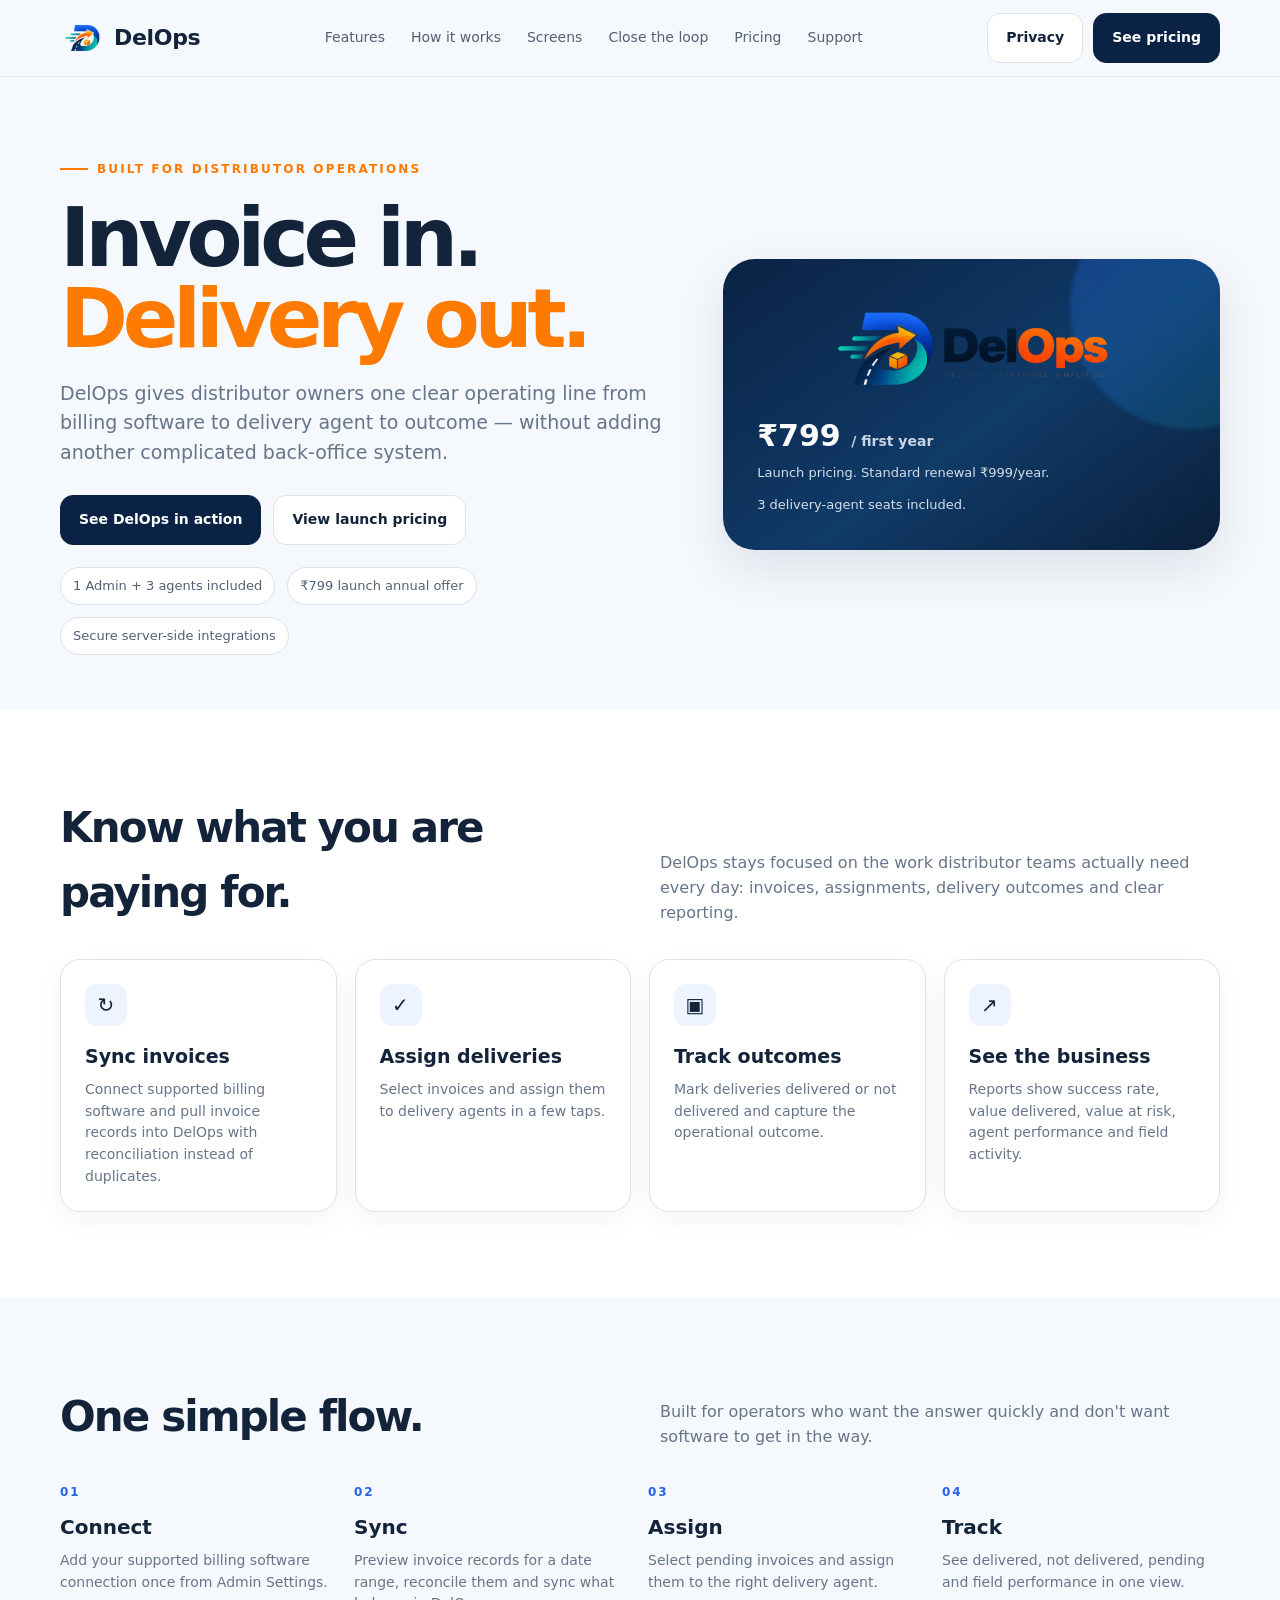
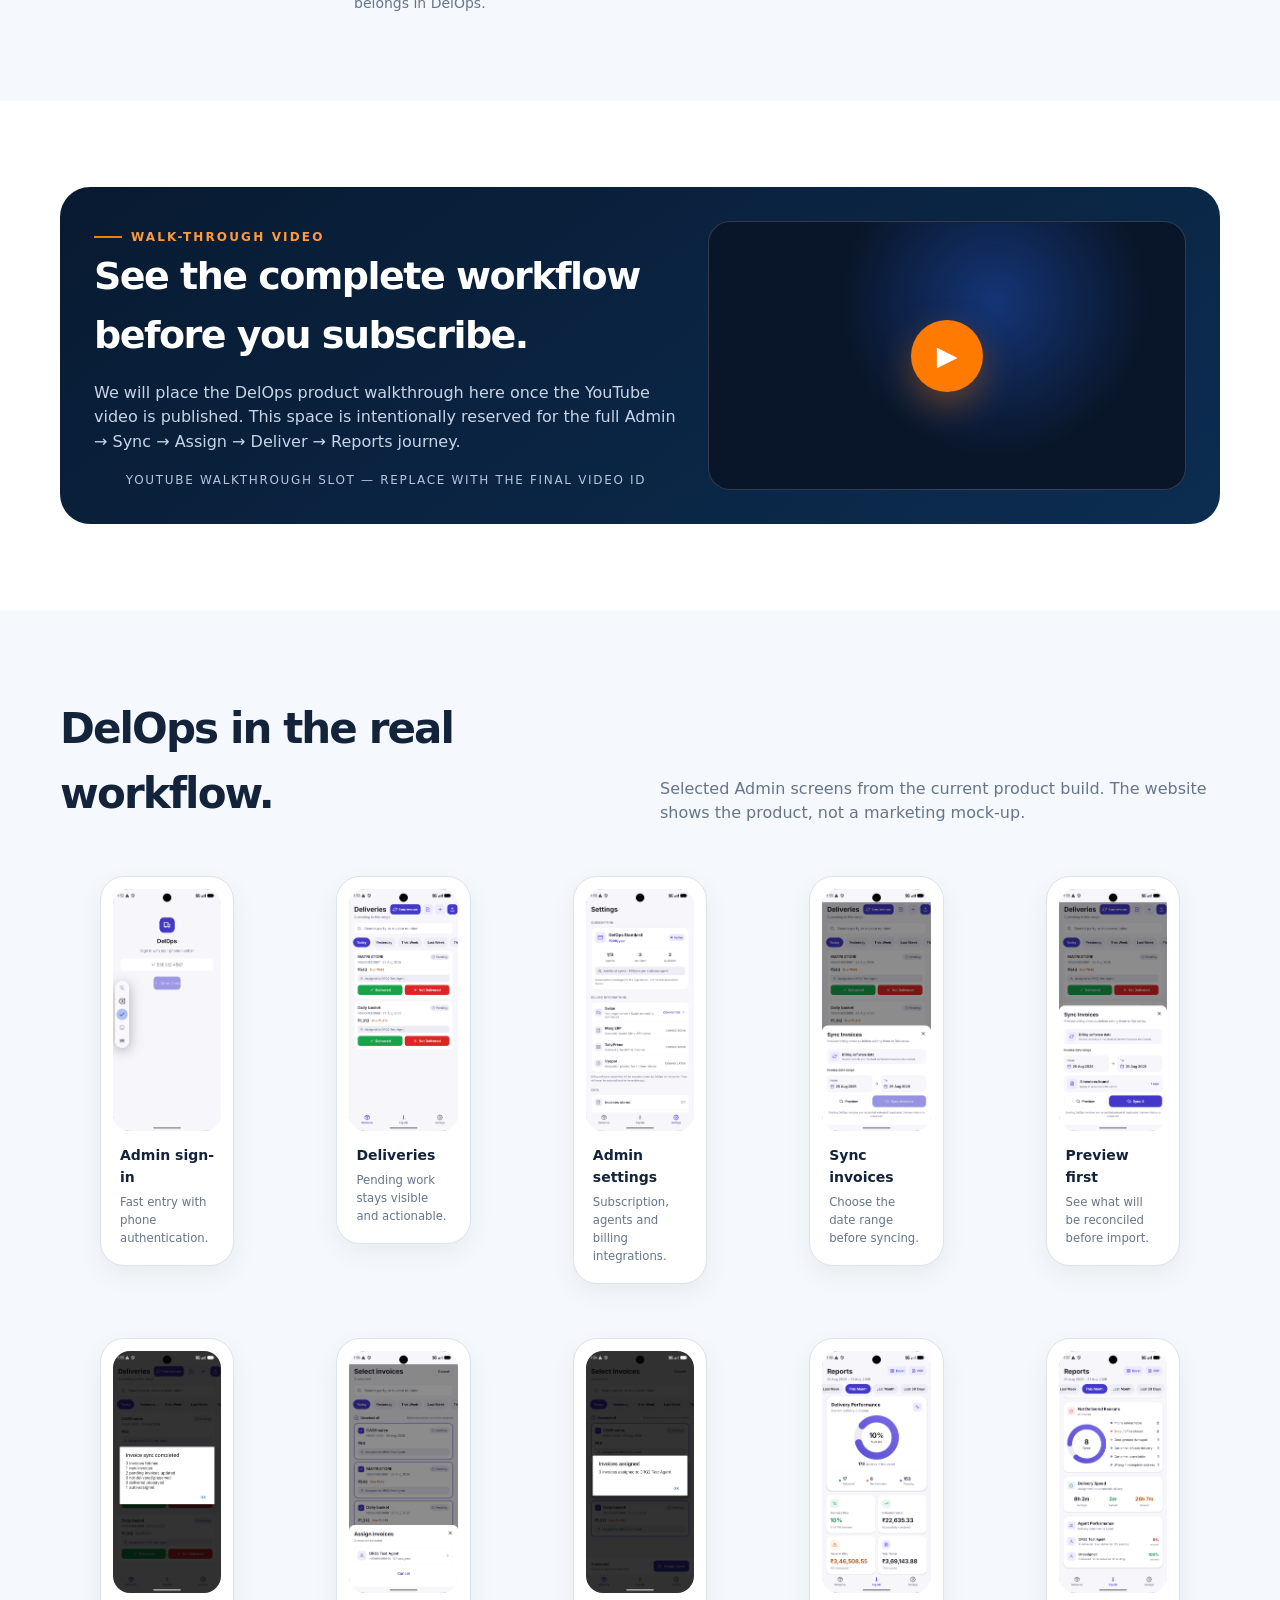
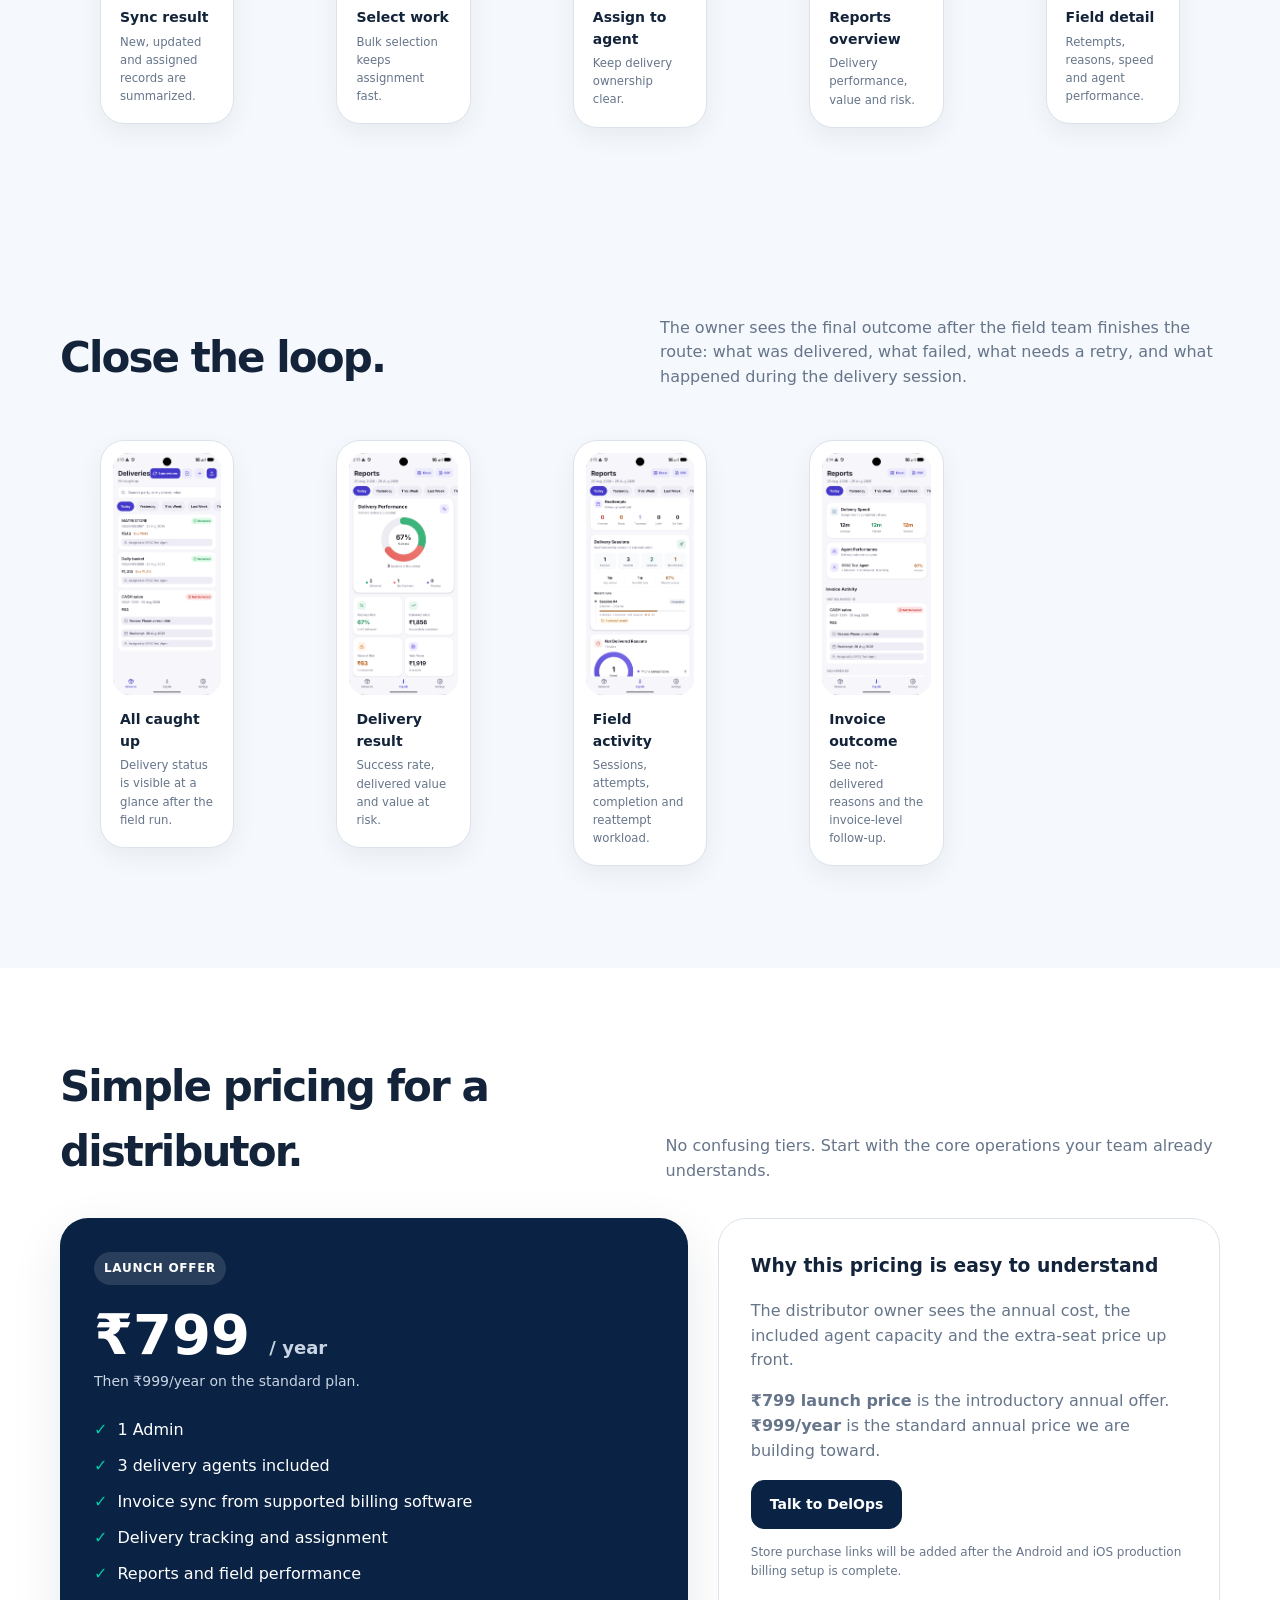
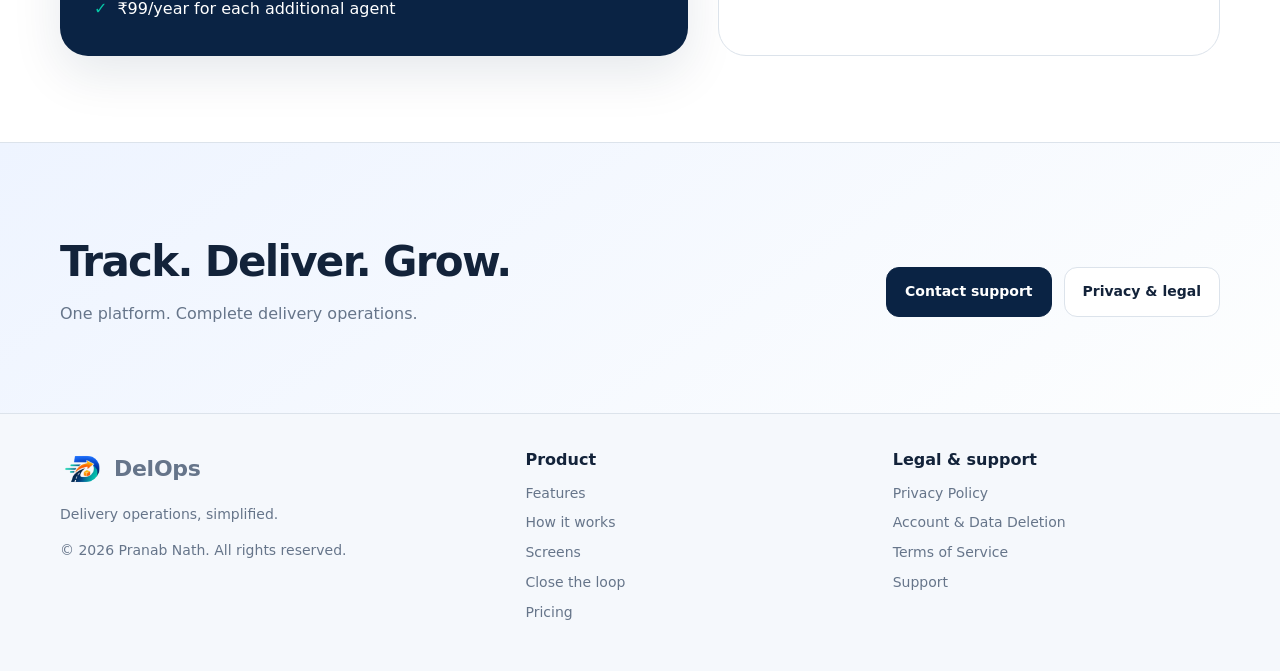
==== index.html @ 397b43aa "Build DelOps public website" ====
<!doctype html>
<html lang="en">
<head>
<meta charset="utf-8">
<meta name="viewport" content="width=device-width,initial-scale=1">
<title>DelOps — Delivery operations, simplified.</title>
<meta name="description" content="DelOps helps Indian distributors sync invoices, assign delivery agents, track delivery outcomes and understand field performance.">
<link rel="icon" href="favicon.png">
<link rel="stylesheet" href="styles.css">
</head>
<body>
<header class="topbar">
  <div class="container nav">
    <a class="brand" href="index.html"><img src="assets/brand/delops-favicon-512.png" alt="DelOps logo"><span>DelOps</span></a>
    <nav class="navlinks">
      <a href="#features">Features</a>
      <a href="#how">How it works</a>
      <a href="#screens">Screens</a><a href="#cycle">Close the loop</a>
      <a href="#pricing">Pricing</a>
      <a href="support.html">Support</a>
    </nav>
    <div class="navcta"><a class="btn" href="privacy-policy.html">Privacy</a><a class="btn primary" href="#pricing">See pricing</a></div>
  </div>
</header>

<main>
<section class="hero">
  <div class="container hero-grid">
    <div>
      <div class="eyebrow">Built for distributor operations</div>
      <h1>Invoice in. <span class="accent">Delivery out.</span></h1>
      <p class="hero-copy">DelOps gives distributor owners one clear operating line from billing software to delivery agent to outcome — without adding another complicated back-office system.</p>
      <div class="hero-actions">
        <a class="btn primary" href="#screens">See DelOps in action</a>
        <a class="btn" href="#pricing">View launch pricing</a>
      </div>
      <div class="trust">
        <span class="chip">1 Admin + 3 agents included</span>
        <span class="chip">₹799 launch annual offer</span>
        <span class="chip">Secure server-side integrations</span>
      </div>
    </div>
    <aside class="hero-card">
      <img src="assets/brand/delops-logo-horizontal.png" alt="DelOps">
      <div class="hero-price">₹799 <small>/ first year</small></div>
      <div class="hero-note">Launch pricing. Standard renewal ₹999/year.</div>
      <div class="hero-note" style="margin-top:12px;">3 delivery-agent seats included.</div>
    </aside>
  </div>
</section>

<section class="section alt" id="features">
  <div class="container">
    <div class="section-head">
      <h2>Know what you are paying for.</h2>
      <p>DelOps stays focused on the work distributor teams actually need every day: invoices, assignments, delivery outcomes and clear reporting.</p>
    </div>
    <div class="feature-grid">
      <article class="feature-card"><div class="feature-icon">↻</div><h3>Sync invoices</h3><p>Connect supported billing software and pull invoice records into DelOps with reconciliation instead of duplicates.</p></article>
      <article class="feature-card"><div class="feature-icon">✓</div><h3>Assign deliveries</h3><p>Select invoices and assign them to delivery agents in a few taps.</p></article>
      <article class="feature-card"><div class="feature-icon">▣</div><h3>Track outcomes</h3><p>Mark deliveries delivered or not delivered and capture the operational outcome.</p></article>
      <article class="feature-card"><div class="feature-icon">↗</div><h3>See the business</h3><p>Reports show success rate, value delivered, value at risk, agent performance and field activity.</p></article>
    </div>
  </div>
</section>

<section class="section" id="how">
  <div class="container">
    <div class="section-head"><h2>One simple flow.</h2><p>Built for operators who want the answer quickly and don't want software to get in the way.</p></div>
    <div class="steps">
      <div class="step"><div class="step-num">01</div><h3>Connect</h3><p>Add your supported billing software connection once from Admin Settings.</p></div>
      <div class="step"><div class="step-num">02</div><h3>Sync</h3><p>Preview invoice records for a date range, reconcile them and sync what belongs in DelOps.</p></div>
      <div class="step"><div class="step-num">03</div><h3>Assign</h3><p>Select pending invoices and assign them to the right delivery agent.</p></div>
      <div class="step"><div class="step-num">04</div><h3>Track</h3><p>See delivered, not delivered, pending and field performance in one view.</p></div>
    </div>
  </div>
</section>

<section class="section alt">
  <div class="container">
    <div class="video">
      <div>
        <div class="eyebrow" style="color:#FF9A3D">Walk-through video</div>
        <h2>See the complete workflow before you subscribe.</h2>
        <p>We will place the DelOps product walkthrough here once the YouTube video is published. This space is intentionally reserved for the full Admin → Sync → Assign → Deliver → Reports journey.</p>
        <div class="video-placeholder">YouTube walkthrough slot — replace with the final video ID</div>
      </div>
      <div class="video-frame" aria-label="DelOps product walkthrough video placeholder">
        <div class="play">▶</div>
      </div>
    </div>
  </div>
</section>

<section class="section" id="screens">
  <div class="container">
    <div class="section-head">
      <h2>DelOps in the real workflow.</h2>
      <p>Selected Admin screens from the current product build. The website shows the product, not a marketing mock-up.</p>
    </div>
    <div class="shots">
      <figure class="shot"><img src="assets/screenshots/01-login-admin.png" alt="DelOps phone login screen"><figcaption>Admin sign-in<small>Fast entry with phone authentication.</small></figcaption></figure>
      <figure class="shot"><img src="assets/screenshots/02-deliveries.png" alt="DelOps deliveries screen"><figcaption>Deliveries<small>Pending work stays visible and actionable.</small></figcaption></figure>
      <figure class="shot"><img src="assets/screenshots/03-settings-integrations.png" alt="DelOps settings screen"><figcaption>Admin settings<small>Subscription, agents and billing integrations.</small></figcaption></figure>
      <figure class="shot"><img src="assets/screenshots/04-sync-invoices.png" alt="DelOps sync invoices screen"><figcaption>Sync invoices<small>Choose the date range before syncing.</small></figcaption></figure>
      <figure class="shot"><img src="assets/screenshots/05-sync-preview.png" alt="DelOps invoice preview screen"><figcaption>Preview first<small>See what will be reconciled before import.</small></figcaption></figure>
      <figure class="shot"><img src="assets/screenshots/06-sync-complete.png" alt="DelOps invoice sync completed screen"><figcaption>Sync result<small>New, updated and assigned records are summarized.</small></figcaption></figure>
      <figure class="shot"><img src="assets/screenshots/07-select-invoices.png" alt="DelOps select invoices screen"><figcaption>Select work<small>Bulk selection keeps assignment fast.</small></figcaption></figure>
      <figure class="shot"><img src="assets/screenshots/08-assignment-complete.png" alt="DelOps invoice assignment screen"><figcaption>Assign to agent<small>Keep delivery ownership clear.</small></figcaption></figure>
      <figure class="shot"><img src="assets/screenshots/09-reports-overview.png" alt="DelOps reports overview screen"><figcaption>Reports overview<small>Delivery performance, value and risk.</small></figcaption></figure>
      <figure class="shot"><img src="assets/screenshots/10-reports-details.png" alt="DelOps reports detail screen"><figcaption>Field detail<small>Retempts, reasons, speed and agent performance.</small></figcaption></figure>
    </div>
  </div>
</section>


<section class="section" id="cycle">
  <div class="container">
    <div class="section-head">
      <h2>Close the loop.</h2>
      <p>The owner sees the final outcome after the field team finishes the route: what was delivered, what failed, what needs a retry, and what happened during the delivery session.</p>
    </div>
    <div class="shots">
      <figure class="shot"><img src="assets/screenshots/11-admin-all-caught-up.png" alt="DelOps admin deliveries screen after agents finish deliveries"><figcaption>All caught up<small>Delivery status is visible at a glance after the field run.</small></figcaption></figure>
      <figure class="shot"><img src="assets/screenshots/12-admin-final-report.png" alt="DelOps admin delivery report after agent activity"><figcaption>Delivery result<small>Success rate, delivered value and value at risk.</small></figcaption></figure>
      <figure class="shot"><img src="assets/screenshots/13-admin-session-report.png" alt="DelOps admin delivery sessions report"><figcaption>Field activity<small>Sessions, attempts, completion and reattempt workload.</small></figcaption></figure>
      <figure class="shot"><img src="assets/screenshots/14-admin-invoice-activity.png" alt="DelOps admin invoice activity report"><figcaption>Invoice outcome<small>See not-delivered reasons and the invoice-level follow-up.</small></figcaption></figure>
    </div>
  </div>
</section>

<section class="section alt" id="pricing">
  <div class="container">
    <div class="section-head"><h2>Simple pricing for a distributor.</h2><p>No confusing tiers. Start with the core operations your team already understands.</p></div>
    <div class="price-wrap">
      <div class="price-card">
        <div class="price-tag">LAUNCH OFFER</div>
        <div class="price">₹799 <span>/ year</span></div>
        <div class="price-note">Then ₹999/year on the standard plan.</div>
        <ul class="price-list">
          <li>1 Admin</li>
          <li>3 delivery agents included</li>
          <li>Invoice sync from supported billing software</li>
          <li>Delivery tracking and assignment</li>
          <li>Reports and field performance</li>
          <li>₹99/year for each additional agent</li>
        </ul>
      </div>
      <div class="price-side">
        <h3>Why this pricing is easy to understand</h3>
        <p>The distributor owner sees the annual cost, the included agent capacity and the extra-seat price up front.</p>
        <p><strong>₹799 launch price</strong> is the introductory annual offer. <strong>₹999/year</strong> is the standard annual price we are building toward.</p>
        <a class="btn primary" href="support.html">Talk to DelOps</a>
        <p class="note" style="margin-top:14px">Store purchase links will be added after the Android and iOS production billing setup is complete.</p>
      </div>
    </div>
  </div>
</section>

<section class="section final-cta">
  <div class="container cta">
    <div>
      <h2>Track. Deliver. Grow.</h2>
      <p>One platform. Complete delivery operations.</p>
    </div>
    <div class="hero-actions">
      <a class="btn primary" href="support.html">Contact support</a>
      <a class="btn" href="privacy-policy.html">Privacy & legal</a>
    </div>
  </div>
</section>
</main>

<footer>
  <div class="container footergrid">
    <div>
      <a class="brand" href="index.html"><img src="assets/brand/delops-favicon-512.png" alt="DelOps logo"><span>DelOps</span></a>
      <p>Delivery operations, simplified.</p>
      <p class="note">© 2026 Pranab Nath. All rights reserved.</p>
    </div>
    <div><h4>Product</h4><div class="footerlinks"><a href="#features">Features</a><a href="#how">How it works</a><a href="#screens">Screens</a><a href="#cycle">Close the loop</a><a href="#pricing">Pricing</a></div></div>
    <div><h4>Legal & support</h4><div class="footerlinks"><a href="privacy-policy.html">Privacy Policy</a><a href="account-deletion.html">Account & Data Deletion</a><a href="terms.html">Terms of Service</a><a href="support.html">Support</a></div></div>
  </div>
</footer>
</body>
</html>
---- styles.css ----
:root{
  --navy:#0A2344;
  --blue:#2563EB;
  --teal:#06C7A7;
  --orange:#FF7A00;
  --yellow:#FFC107;
  --ink:#13233A;
  --muted:#66758A;
  --line:#DCE3EB;
  --bg:#F5F8FC;
  --card:#FFFFFF;
  --soft:#EEF4FF;
  --shadow:0 18px 50px rgba(10,35,68,.10);
  --radius:24px;
}
*{box-sizing:border-box}
html{scroll-behavior:smooth}
body{
  margin:0;
  font-family:Inter,ui-sans-serif,system-ui,-apple-system,BlinkMacSystemFont,"Segoe UI",sans-serif;
  color:var(--ink);
  background:var(--bg);
  line-height:1.55;
}
a{color:inherit;text-decoration:none}
img{max-width:100%;display:block}
.container{width:min(1160px,calc(100% - 40px));margin:auto}
.topbar{
  position:sticky;top:0;z-index:30;
  background:rgba(245,248,252,.92);backdrop-filter:blur(14px);
  border-bottom:1px solid rgba(220,227,235,.85);
}
.nav{height:76px;display:flex;align-items:center;justify-content:space-between;gap:24px}
.brand{display:flex;align-items:center;gap:12px;font-weight:800;letter-spacing:-.02em}
.brand img{width:42px;height:42px;border-radius:12px}
.brand span{font-size:22px}
.navlinks{display:flex;gap:26px;font-size:14px;color:#526176}
.navlinks a:hover{color:var(--navy)}
.navcta{display:flex;align-items:center;gap:10px}
.btn{
  display:inline-flex;align-items:center;justify-content:center;gap:10px;
  padding:13px 18px;border-radius:13px;font-weight:700;font-size:14px;
  border:1px solid var(--line);background:#fff;
}
.btn.primary{background:var(--navy);color:#fff;border-color:var(--navy)}
.btn.primary:hover{background:#0e315e}
.btn.orange{background:var(--orange);color:#fff;border-color:var(--orange)}
.hero{padding:76px 0 54px}
.hero-grid{display:grid;grid-template-columns:1.1fr .9fr;gap:56px;align-items:center}
.eyebrow{
  display:inline-flex;align-items:center;gap:9px;
  color:var(--orange);font-size:12px;font-weight:800;letter-spacing:.18em;text-transform:uppercase
}
.eyebrow:before{content:"";width:28px;height:2px;background:var(--orange)}
h1{font-size:clamp(48px,7vw,82px);line-height:.98;letter-spacing:-.065em;margin:20px 0}
h1 .accent{color:var(--orange)}
.hero-copy{font-size:19px;color:var(--muted);max-width:650px}
.hero-actions{display:flex;gap:12px;flex-wrap:wrap;margin-top:28px}
.hero-card{
  background:linear-gradient(145deg,var(--navy),#103a68 55%,#0a1f39);
  border-radius:32px;padding:34px;box-shadow:var(--shadow);color:#fff;position:relative;overflow:hidden
}
.hero-card:after{
  content:"";position:absolute;width:240px;height:240px;border-radius:50%;
  right:-90px;top:-70px;background:linear-gradient(135deg,rgba(37,99,235,.35),rgba(6,199,167,.15));filter:blur(2px)
}
.hero-card img{width:min(300px,65%);margin:10px auto 24px;position:relative;z-index:1}
.hero-price{font-size:30px;font-weight:800;position:relative;z-index:1}
.hero-price small{font-size:14px;font-weight:600;color:#c8d5e6}
.hero-note{font-size:13px;color:#d5deea;margin-top:4px;position:relative;z-index:1}
.section{padding:86px 0}
.section.alt{background:#fff}
.section-head{display:flex;justify-content:space-between;gap:30px;align-items:end;margin-bottom:34px}
.section-head h2{margin:0;font-size:42px;letter-spacing:-.045em}
.section-head p{margin:0;color:var(--muted);max-width:560px}
.feature-grid{display:grid;grid-template-columns:repeat(4,1fr);gap:18px}
.feature-card{
  background:var(--card);border:1px solid var(--line);padding:24px;border-radius:20px;
  box-shadow:0 8px 24px rgba(10,35,68,.05)
}
.feature-icon{width:42px;height:42px;border-radius:12px;display:grid;place-items:center;background:var(--soft);font-size:20px}
.feature-card h3{margin:16px 0 7px;font-size:19px}
.feature-card p{margin:0;color:var(--muted);font-size:14px}
.steps{display:grid;grid-template-columns:repeat(4,1fr);gap:16px}
.step{position:relative}
.step-num{color:var(--blue);font-weight:900;font-size:12px;letter-spacing:.15em}
.step h3{margin:10px 0 7px;font-size:20px}
.step p{margin:0;color:var(--muted);font-size:14px}
.price-wrap{display:grid;grid-template-columns:1fr .8fr;gap:30px;align-items:stretch}
.price-card{
  background:var(--navy);color:#fff;border-radius:28px;padding:34px;box-shadow:var(--shadow)
}
.price-tag{display:inline-block;background:rgba(255,255,255,.12);padding:7px 10px;border-radius:999px;font-size:12px;font-weight:800;letter-spacing:.06em}
.price{font-size:56px;line-height:1;margin:22px 0 8px;font-weight:900}
.price span{font-size:18px;color:#c9d4e3;font-weight:600}
.price-note{color:#c9d4e3;font-size:14px}
.price-list{margin:26px 0 0;padding:0;list-style:none;display:grid;gap:11px}
.price-list li:before{content:"✓";color:var(--teal);font-weight:900;margin-right:10px}
.price-side{background:#fff;border:1px solid var(--line);border-radius:28px;padding:32px}
.price-side h3{margin-top:0}
.price-side p{color:var(--muted)}
.video{
  background:linear-gradient(145deg,#081a31,#0c2d51);
  color:#fff;border-radius:30px;padding:34px;display:grid;grid-template-columns:1.1fr .9fr;gap:30px;align-items:center
}
.video h2{margin:0 0 10px;font-size:38px;letter-spacing:-.04em}
.video p{color:#c8d5e6}
.video-frame{
  aspect-ratio:16/9;border-radius:22px;border:1px solid rgba(255,255,255,.16);
  background:radial-gradient(circle at 60% 30%,rgba(37,99,235,.4),transparent 45%),#091629;
  display:grid;place-items:center;overflow:hidden
}
.play{
  width:72px;height:72px;border-radius:50%;background:var(--orange);display:grid;place-items:center;
  box-shadow:0 14px 35px rgba(255,122,0,.35);font-size:27px
}
.video-placeholder{font-size:12px;letter-spacing:.14em;text-transform:uppercase;color:#b8c7da;margin-top:12px;text-align:center}
.shots{display:grid;grid-template-columns:repeat(5,1fr);gap:22px;align-items:start}
.shot{
  background:#fff;border:1px solid var(--line);border-radius:24px;padding:12px;box-shadow:0 9px 26px rgba(10,35,68,.06)
}
.shot img{border-radius:17px;background:#eef2f7}
.shot figcaption{padding:14px 7px 6px;font-weight:800;font-size:14px}
.shot small{display:block;color:var(--muted);font-weight:500;margin-top:4px}
.trust{
  display:flex;gap:12px;flex-wrap:wrap;margin-top:22px
}
.chip{padding:8px 12px;background:#fff;border:1px solid var(--line);border-radius:999px;font-size:13px;color:#526176}
.final-cta{background:linear-gradient(145deg,#eef4ff,#fdfefe);border-top:1px solid var(--line);border-bottom:1px solid var(--line)}
.cta{display:flex;justify-content:space-between;align-items:center;gap:24px}
.cta h2{font-size:42px;letter-spacing:-.04em;margin:0 0 8px}
.cta p{color:var(--muted);margin:0}
footer{padding:34px 0 48px}
.footergrid{display:grid;grid-template-columns:1.3fr 1fr 1fr;gap:40px}
.footergrid h4{margin:0 0 10px}
.footergrid p,.footergrid a{color:var(--muted);font-size:14px}
.footerlinks{display:grid;gap:8px}
.note{font-size:12px;color:var(--muted)}
.legal{max-width:860px;padding:70px 0}
.legal h1{font-size:54px}
.legal h2{font-size:27px;margin-top:35px}
.legal p,.legal li{color:#4f6074}
.legal .box{background:#fff;border:1px solid var(--line);padding:20px;border-radius:16px}
@media(max-width:950px){
  .hero-grid,.price-wrap,.video{grid-template-columns:1fr}
  .feature-grid,.steps{grid-template-columns:repeat(2,1fr)}
  .shots{grid-template-columns:repeat(3,1fr)}
  .navlinks{display:none}
}
@media(max-width:640px){
  .container{width:min(100% - 24px,1160px)}
  .hero{padding-top:50px}
  .feature-grid,.steps,.shots,.footergrid{grid-template-columns:1fr}
  .section{padding:60px 0}
  .section-head{display:block}
  .section-head h2{font-size:34px;margin-bottom:8px}
  .cta{display:block}
  .cta .btn{margin-top:18px}
}
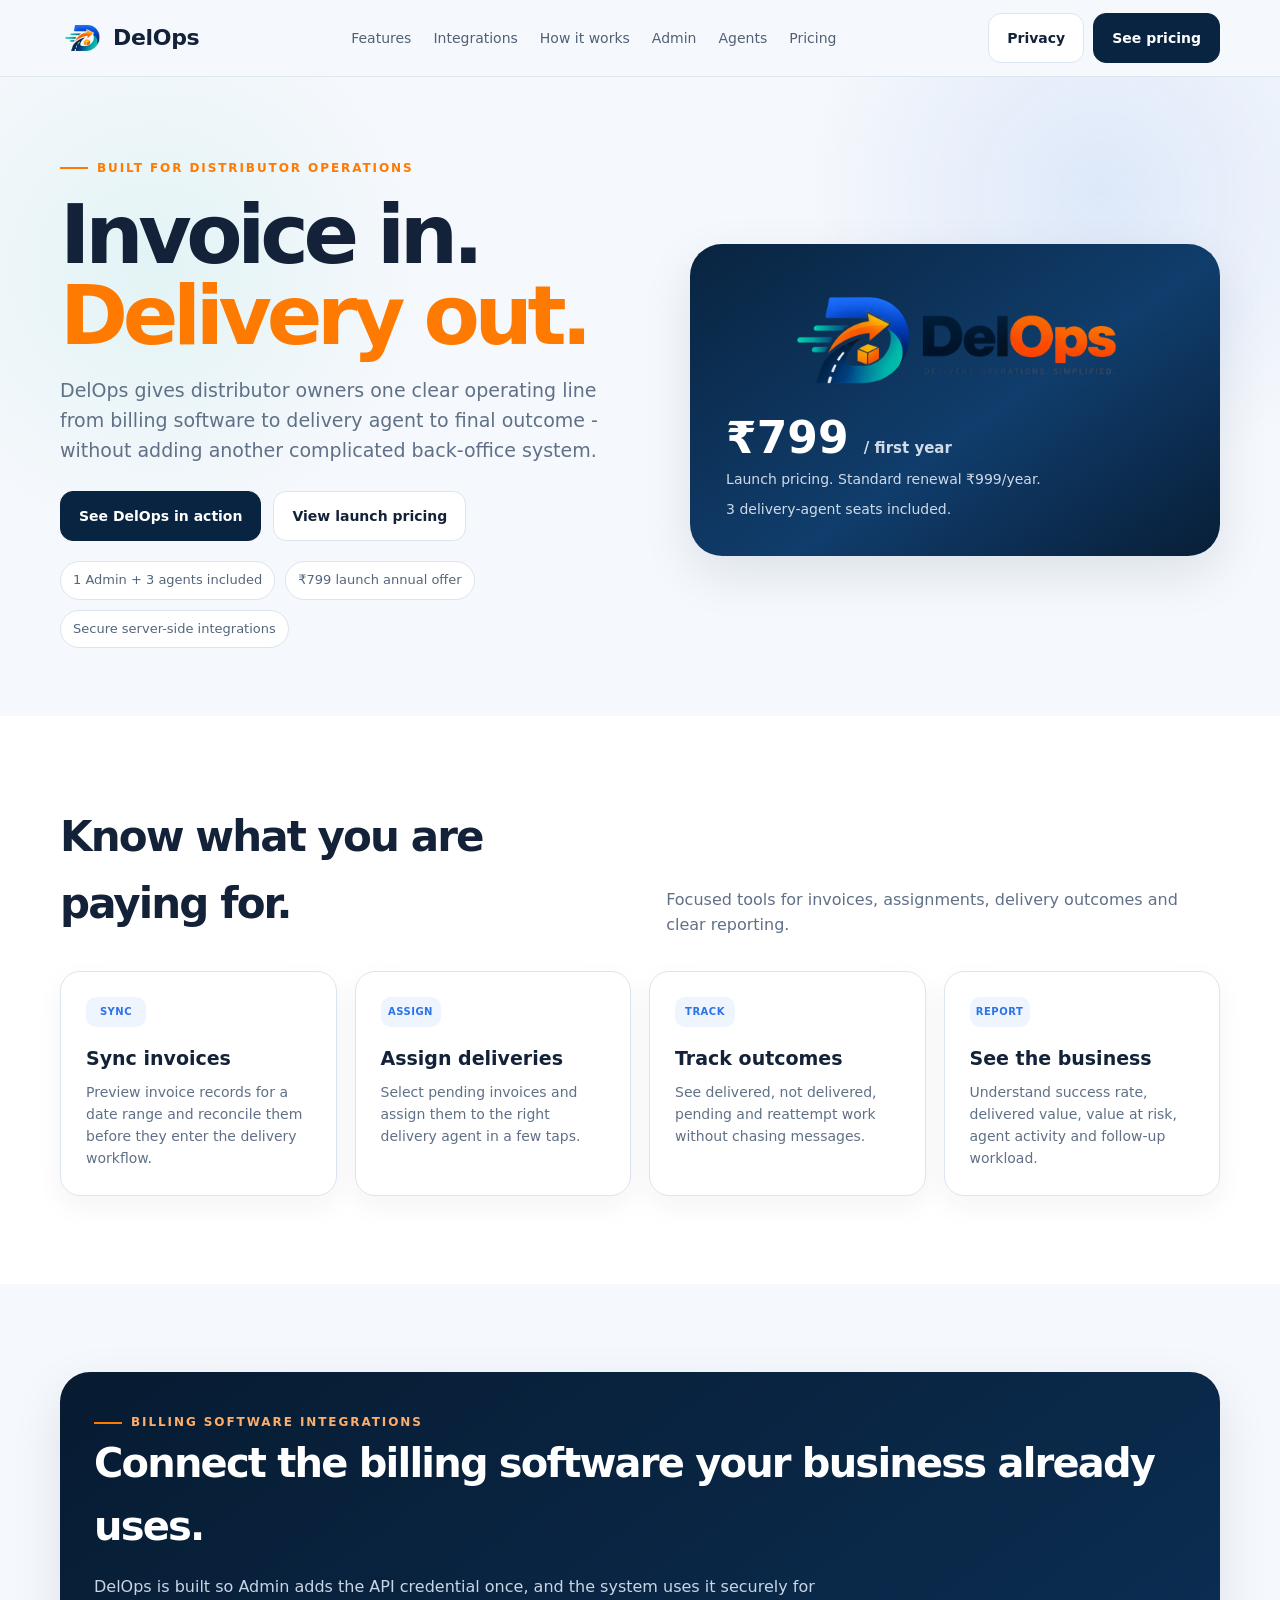
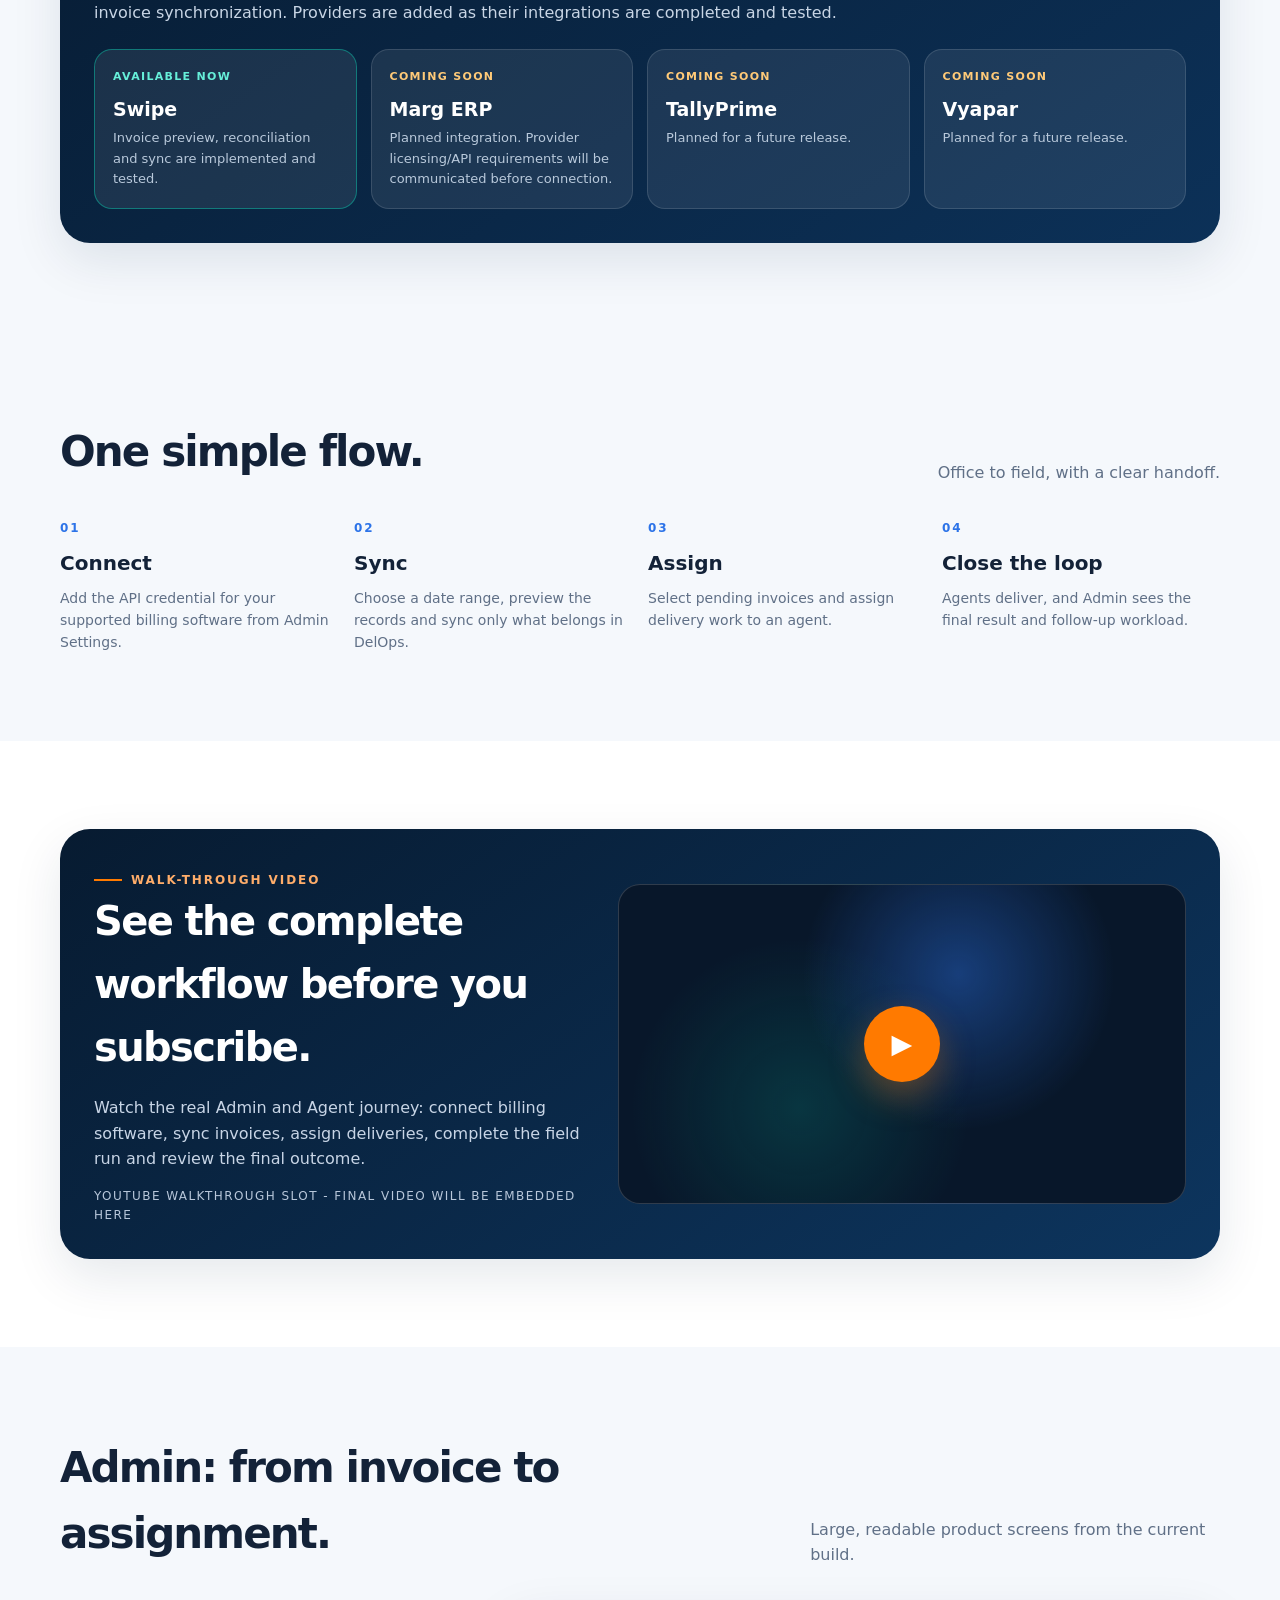
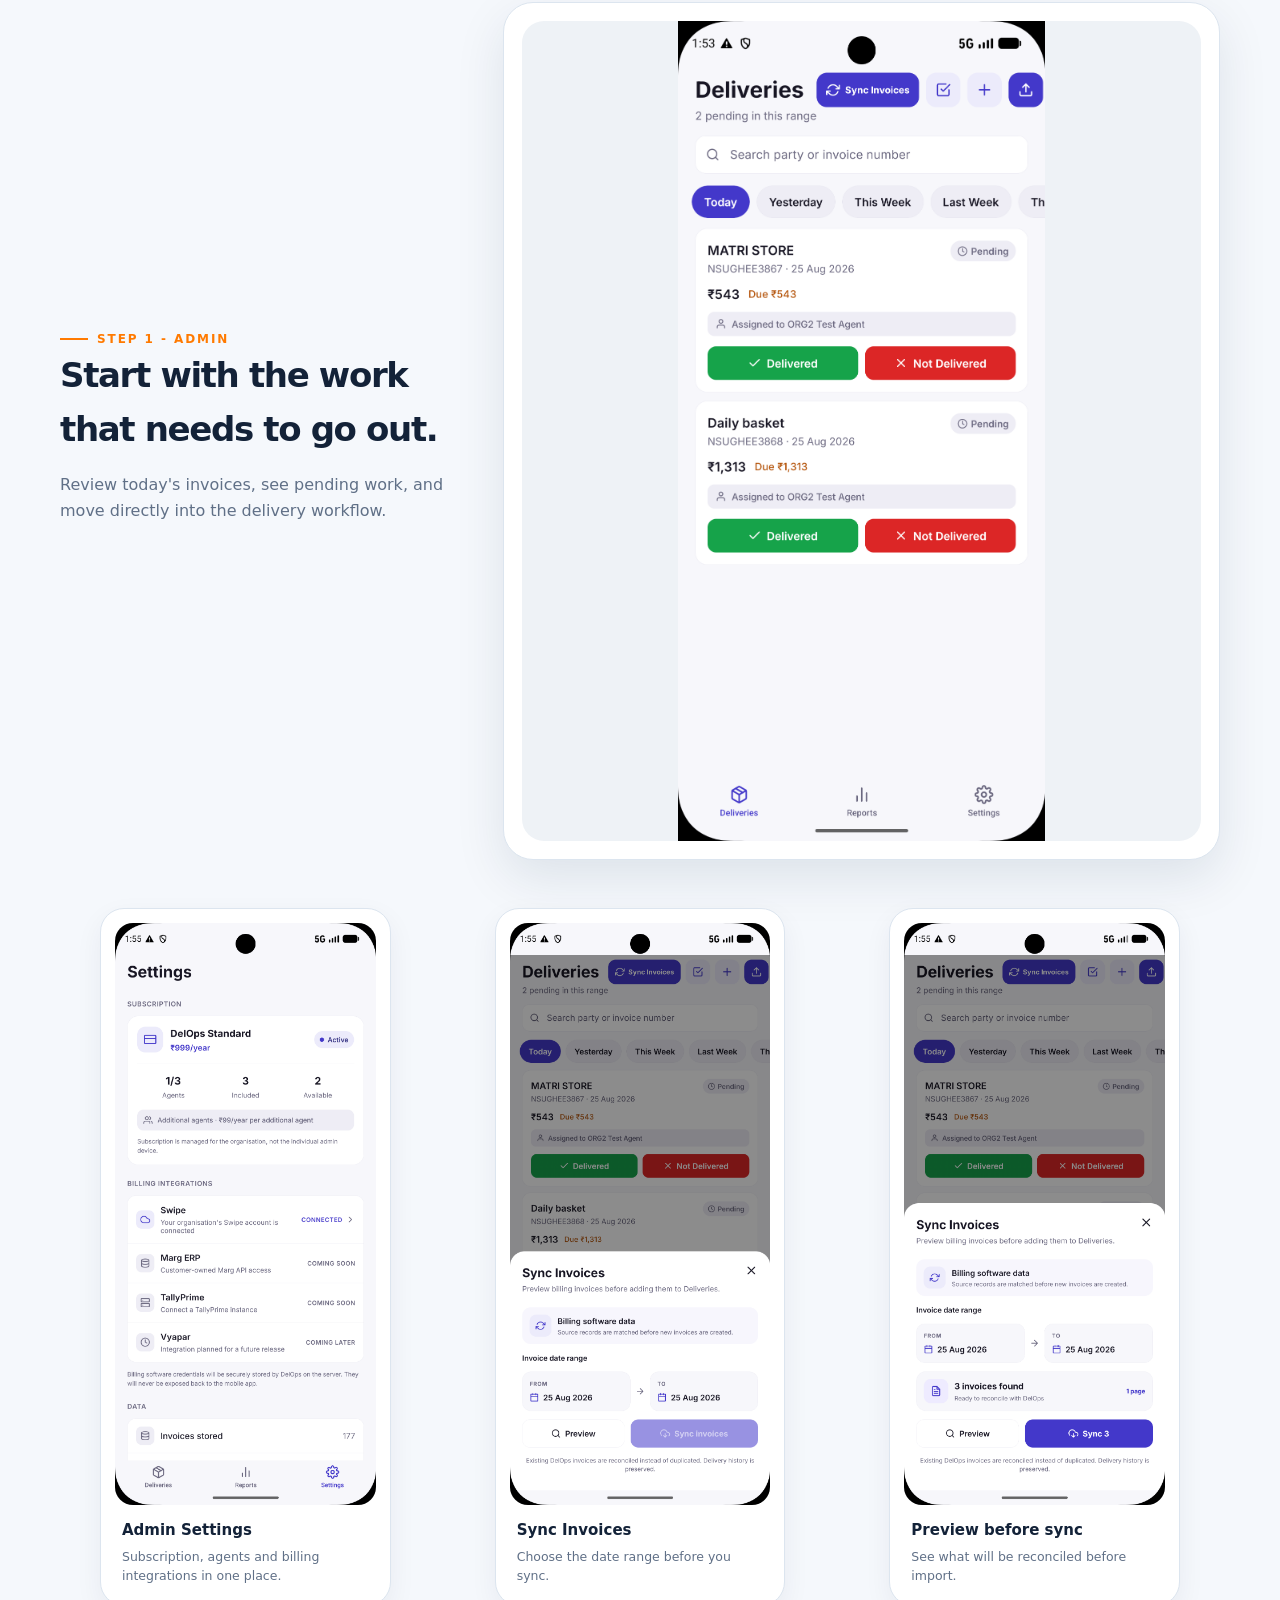
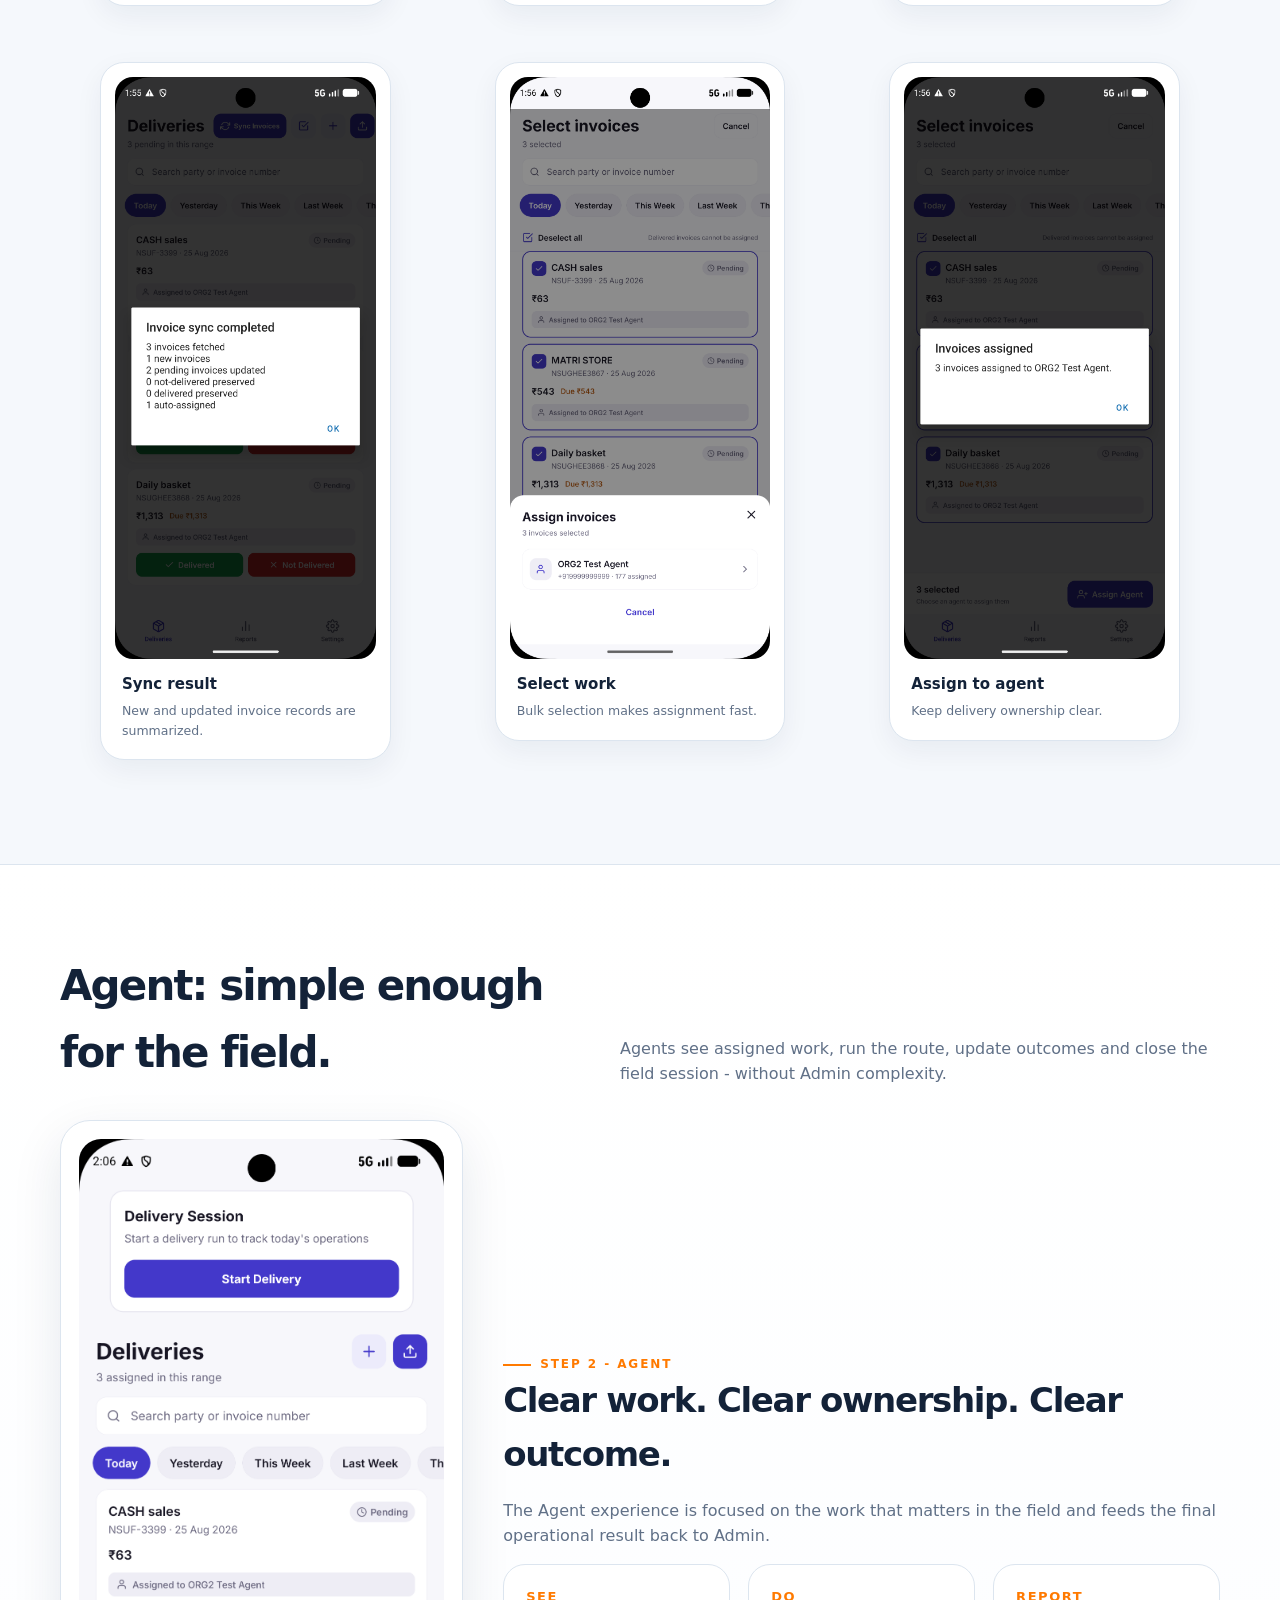
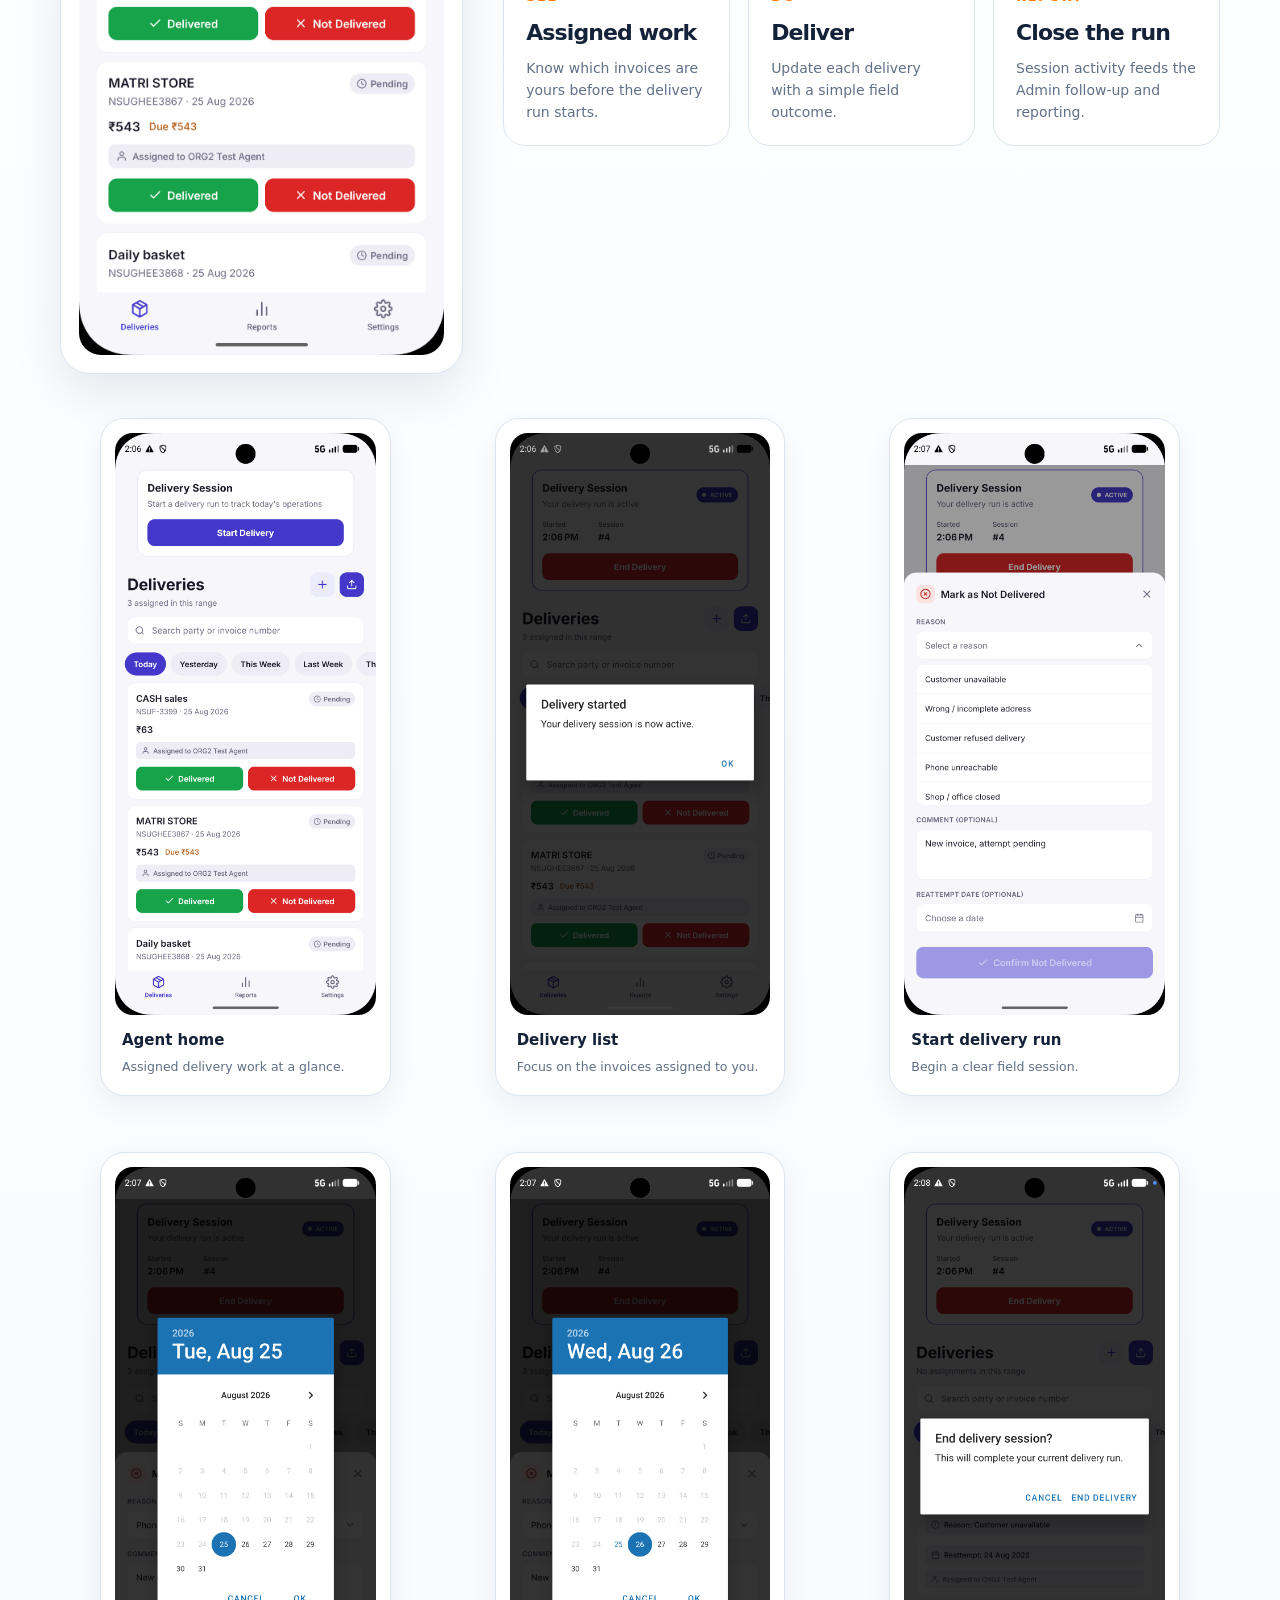
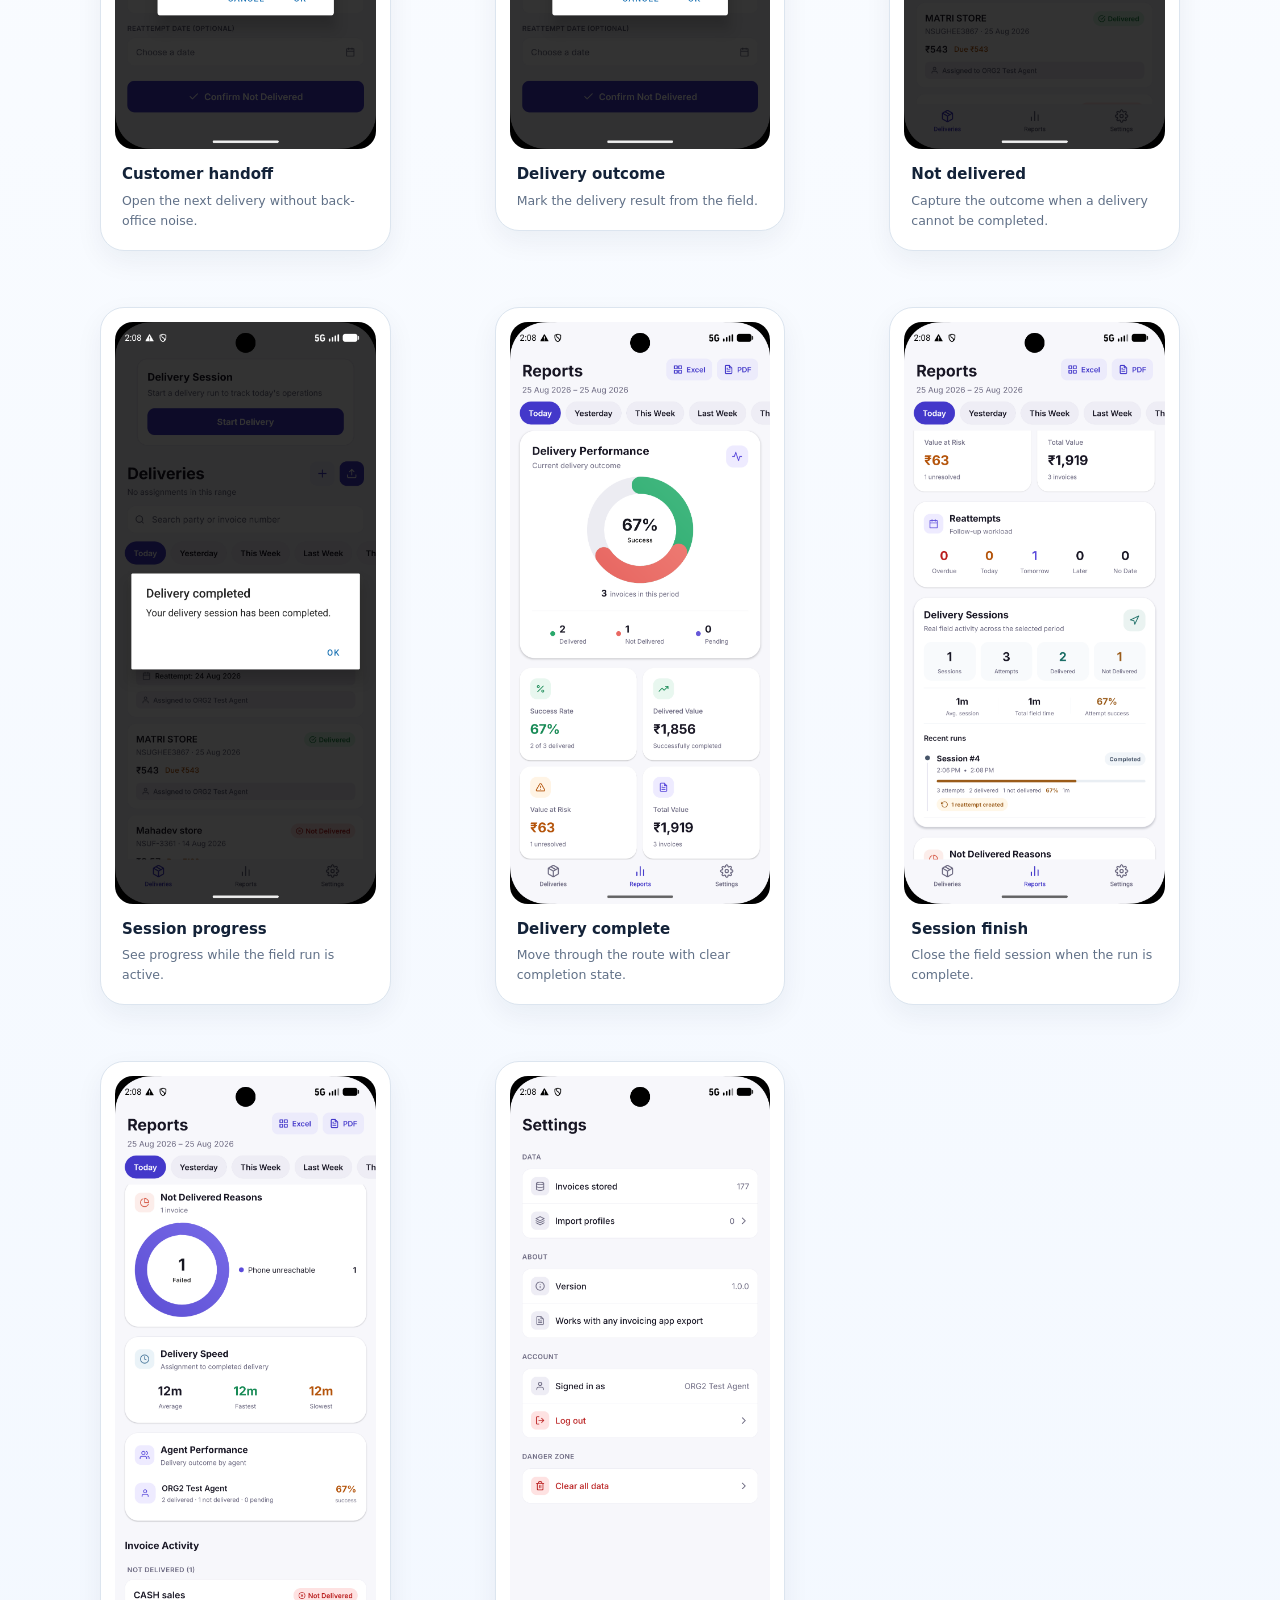
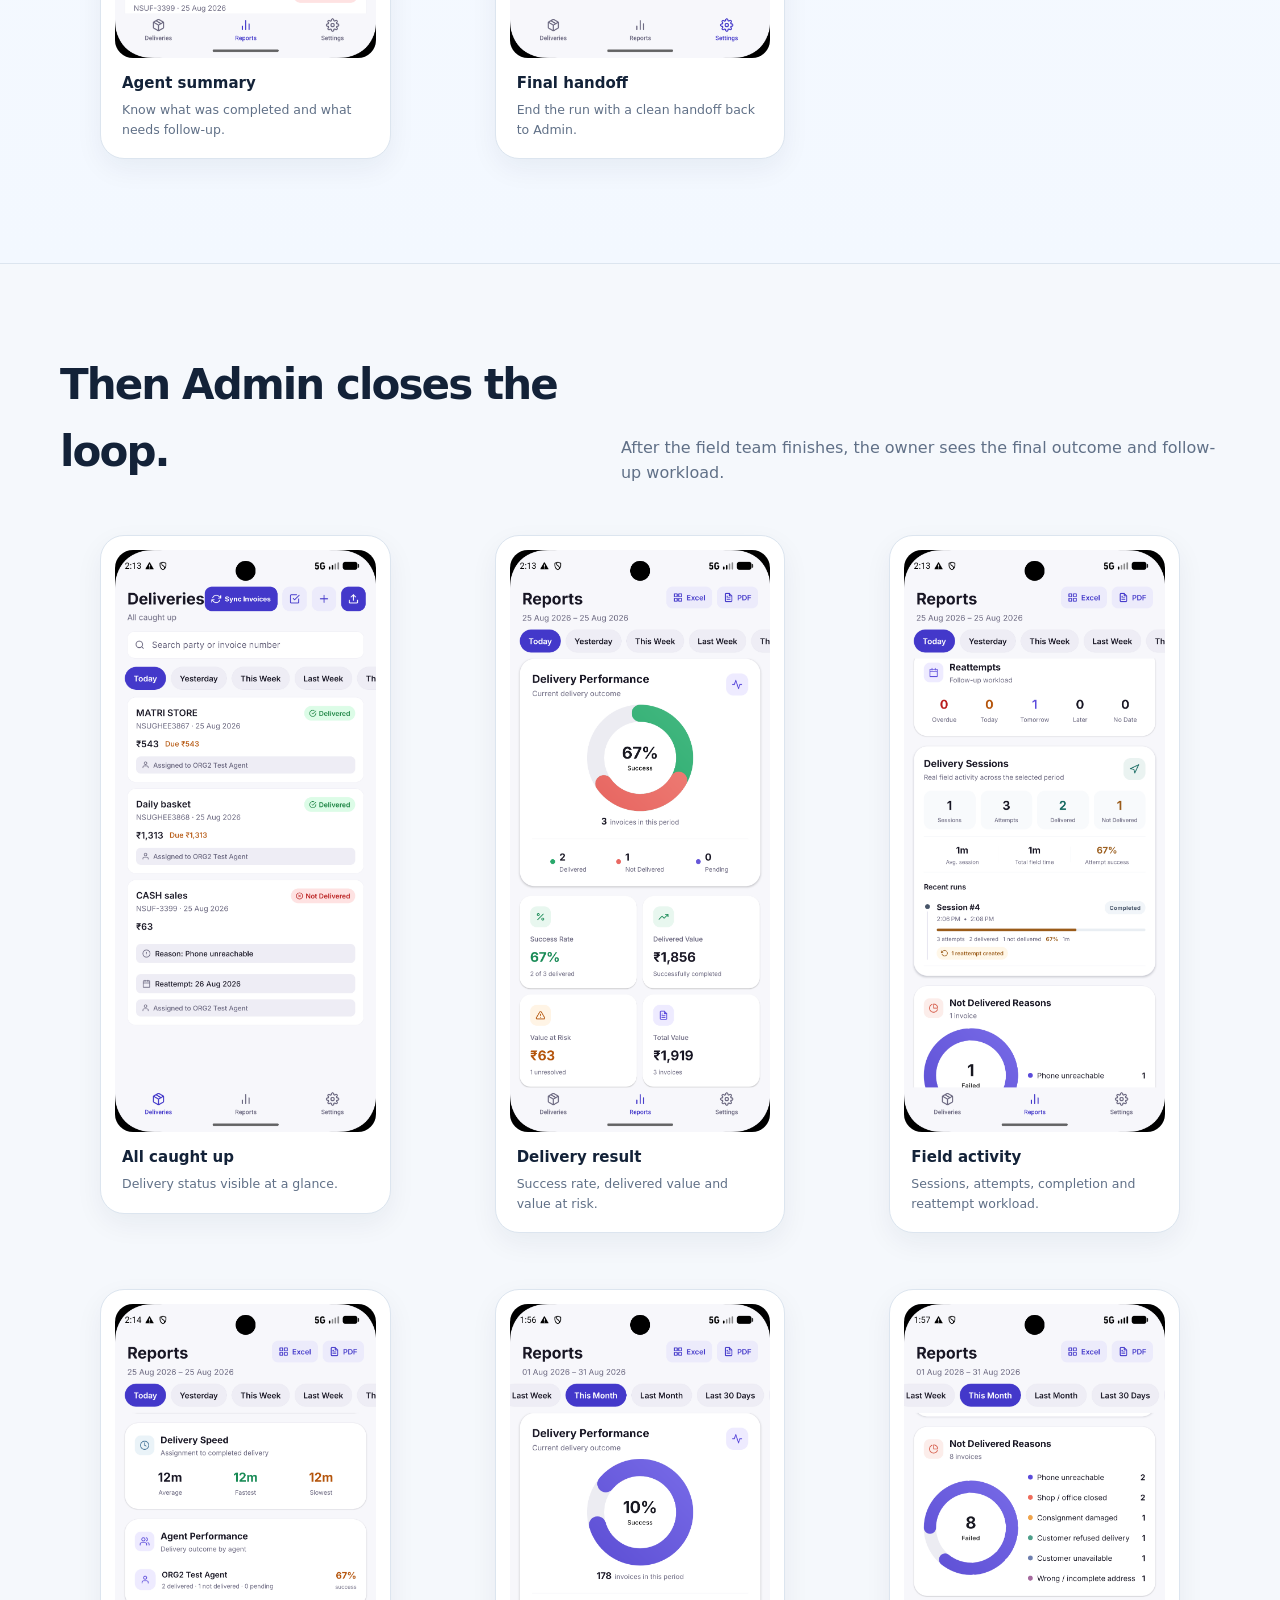
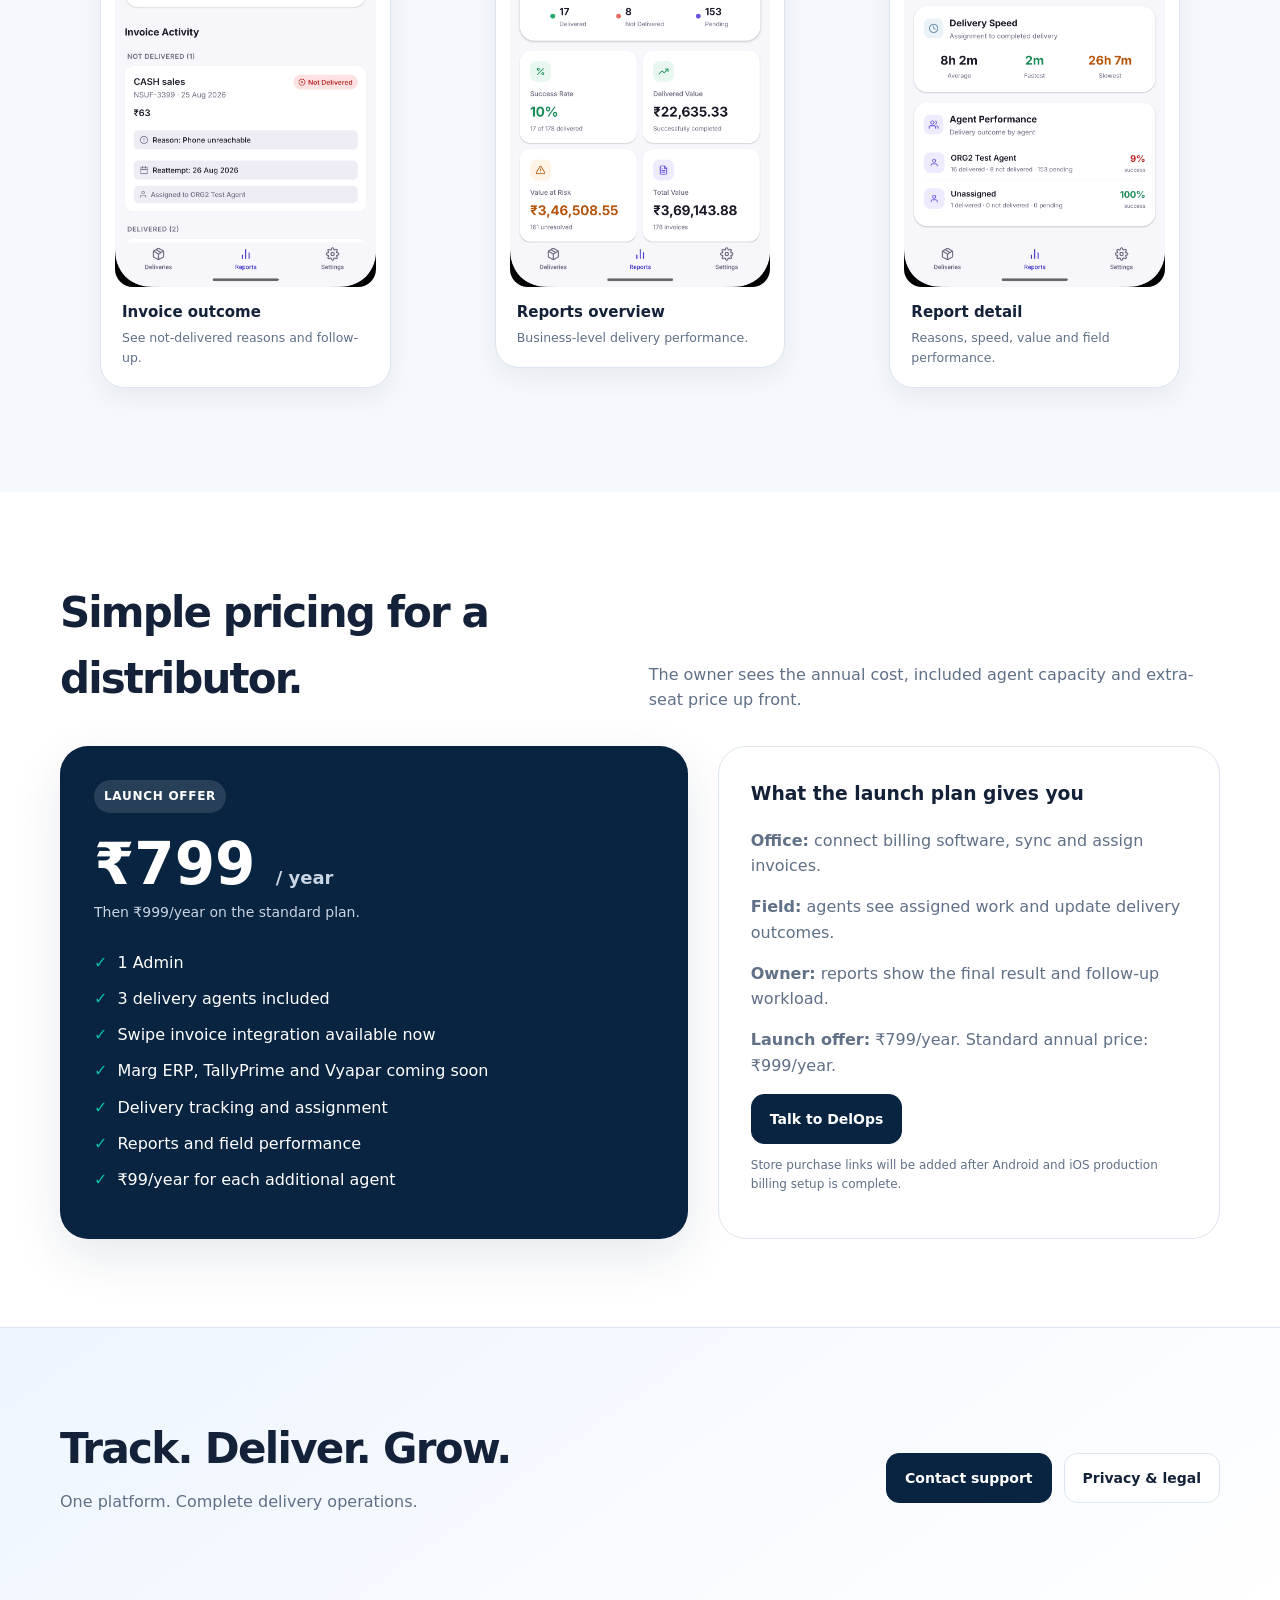
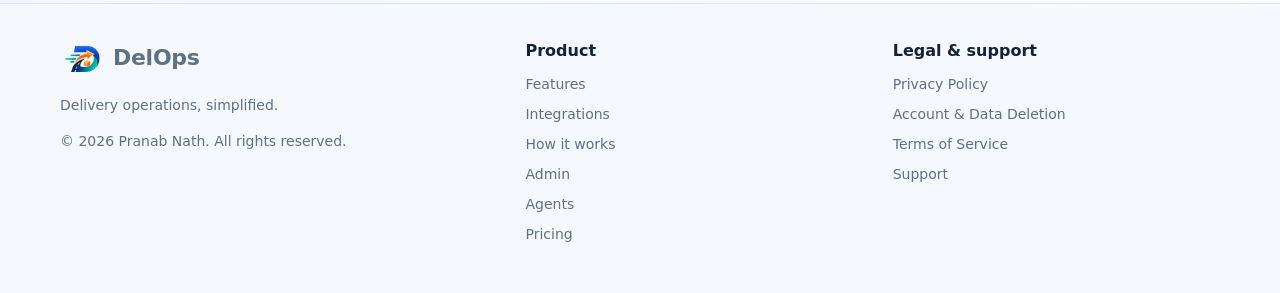
==== commit 1ab664d7: "Refresh DelOps website and add Agent workflow" ====
--- a/index.html
+++ b/index.html
@@ -1,186 +1,107 @@
 <!doctype html>
 <html lang="en">
 <head>
-<meta charset="utf-8">
-<meta name="viewport" content="width=device-width,initial-scale=1">
-<title>DelOps — Delivery operations, simplified.</title>
+<meta charset="utf-8"><meta name="viewport" content="width=device-width,initial-scale=1">
+<title>DelOps - Delivery operations, simplified.</title>
 <meta name="description" content="DelOps helps Indian distributors sync invoices, assign delivery agents, track delivery outcomes and understand field performance.">
-<link rel="icon" href="favicon.png">
-<link rel="stylesheet" href="styles.css">
+<link rel="icon" href="favicon.png"><link rel="stylesheet" href="styles.css">
 </head>
 <body>
-<header class="topbar">
-  <div class="container nav">
-    <a class="brand" href="index.html"><img src="assets/brand/delops-favicon-512.png" alt="DelOps logo"><span>DelOps</span></a>
-    <nav class="navlinks">
-      <a href="#features">Features</a>
-      <a href="#how">How it works</a>
-      <a href="#screens">Screens</a><a href="#cycle">Close the loop</a>
-      <a href="#pricing">Pricing</a>
-      <a href="support.html">Support</a>
-    </nav>
-    <div class="navcta"><a class="btn" href="privacy-policy.html">Privacy</a><a class="btn primary" href="#pricing">See pricing</a></div>
-  </div>
-</header>
+<header class="topbar"><div class="container nav">
+<a class="brand" href="index.html"><img src="assets/brand/delops-favicon-512.png" alt="DelOps logo"><span>DelOps</span></a>
+<nav class="navlinks"><a href="#features">Features</a><a href="#integrations">Integrations</a><a href="#how">How it works</a><a href="#screens">Admin</a><a href="#agents">Agents</a><a href="#pricing">Pricing</a></nav>
+<div class="navcta"><a class="btn" href="privacy-policy.html">Privacy</a><a class="btn primary" href="#pricing">See pricing</a></div>
+</div></header>
 
 <main>
-<section class="hero">
-  <div class="container hero-grid">
-    <div>
-      <div class="eyebrow">Built for distributor operations</div>
-      <h1>Invoice in. <span class="accent">Delivery out.</span></h1>
-      <p class="hero-copy">DelOps gives distributor owners one clear operating line from billing software to delivery agent to outcome — without adding another complicated back-office system.</p>
-      <div class="hero-actions">
-        <a class="btn primary" href="#screens">See DelOps in action</a>
-        <a class="btn" href="#pricing">View launch pricing</a>
-      </div>
-      <div class="trust">
-        <span class="chip">1 Admin + 3 agents included</span>
-        <span class="chip">₹799 launch annual offer</span>
-        <span class="chip">Secure server-side integrations</span>
-      </div>
-    </div>
-    <aside class="hero-card">
-      <img src="assets/brand/delops-logo-horizontal.png" alt="DelOps">
-      <div class="hero-price">₹799 <small>/ first year</small></div>
-      <div class="hero-note">Launch pricing. Standard renewal ₹999/year.</div>
-      <div class="hero-note" style="margin-top:12px;">3 delivery-agent seats included.</div>
-    </aside>
-  </div>
-</section>
+<section class="hero"><div class="container hero-grid"><div>
+<div class="eyebrow">Built for distributor operations</div>
+<h1>Invoice in.<br><span class="accent">Delivery out.</span></h1>
+<p class="hero-copy">DelOps gives distributor owners one clear operating line from billing software to delivery agent to final outcome - without adding another complicated back-office system.</p>
+<div class="hero-actions"><a class="btn primary" href="#screens">See DelOps in action</a><a class="btn" href="#pricing">View launch pricing</a></div>
+<div class="trust"><span class="chip">1 Admin + 3 agents included</span><span class="chip">&#8377;799 launch annual offer</span><span class="chip">Secure server-side integrations</span></div>
+</div>
+<aside class="hero-card"><img src="assets/brand/delops-logo-horizontal.png" alt="DelOps"><div class="hero-price">&#8377;799 <small>/ first year</small></div><div class="hero-note">Launch pricing. Standard renewal &#8377;999/year.</div><div class="hero-note">3 delivery-agent seats included.</div></aside>
+</div></section>
 
-<section class="section alt" id="features">
-  <div class="container">
-    <div class="section-head">
-      <h2>Know what you are paying for.</h2>
-      <p>DelOps stays focused on the work distributor teams actually need every day: invoices, assignments, delivery outcomes and clear reporting.</p>
-    </div>
-    <div class="feature-grid">
-      <article class="feature-card"><div class="feature-icon">↻</div><h3>Sync invoices</h3><p>Connect supported billing software and pull invoice records into DelOps with reconciliation instead of duplicates.</p></article>
-      <article class="feature-card"><div class="feature-icon">✓</div><h3>Assign deliveries</h3><p>Select invoices and assign them to delivery agents in a few taps.</p></article>
-      <article class="feature-card"><div class="feature-icon">▣</div><h3>Track outcomes</h3><p>Mark deliveries delivered or not delivered and capture the operational outcome.</p></article>
-      <article class="feature-card"><div class="feature-icon">↗</div><h3>See the business</h3><p>Reports show success rate, value delivered, value at risk, agent performance and field activity.</p></article>
-    </div>
-  </div>
-</section>
+<section class="section alt" id="features"><div class="container"><div class="section-head"><h2>Know what you are paying for.</h2><p>Focused tools for invoices, assignments, delivery outcomes and clear reporting.</p></div>
+<div class="feature-grid">
+<article class="feature-card"><div class="feature-icon">SYNC</div><h3>Sync invoices</h3><p>Preview invoice records for a date range and reconcile them before they enter the delivery workflow.</p></article>
+<article class="feature-card"><div class="feature-icon">ASSIGN</div><h3>Assign deliveries</h3><p>Select pending invoices and assign them to the right delivery agent in a few taps.</p></article>
+<article class="feature-card"><div class="feature-icon">TRACK</div><h3>Track outcomes</h3><p>See delivered, not delivered, pending and reattempt work without chasing messages.</p></article>
+<article class="feature-card"><div class="feature-icon">REPORT</div><h3>See the business</h3><p>Understand success rate, delivered value, value at risk, agent activity and follow-up workload.</p></article>
+</div></div></section>
 
-<section class="section" id="how">
-  <div class="container">
-    <div class="section-head"><h2>One simple flow.</h2><p>Built for operators who want the answer quickly and don't want software to get in the way.</p></div>
-    <div class="steps">
-      <div class="step"><div class="step-num">01</div><h3>Connect</h3><p>Add your supported billing software connection once from Admin Settings.</p></div>
-      <div class="step"><div class="step-num">02</div><h3>Sync</h3><p>Preview invoice records for a date range, reconcile them and sync what belongs in DelOps.</p></div>
-      <div class="step"><div class="step-num">03</div><h3>Assign</h3><p>Select pending invoices and assign them to the right delivery agent.</p></div>
-      <div class="step"><div class="step-num">04</div><h3>Track</h3><p>See delivered, not delivered, pending and field performance in one view.</p></div>
-    </div>
-  </div>
-</section>
+<section class="section" id="integrations"><div class="container"><div class="integration-board">
+<div class="eyebrow" style="color:#ffad6a">Billing software integrations</div>
+<h2>Connect the billing software your business already uses.</h2>
+<p>DelOps is built so Admin adds the API credential once, and the system uses it securely for invoice synchronization. Providers are added as their integrations are completed and tested.</p>
+<div class="provider-grid">
+<article class="provider live"><div class="status">Available now</div><h3>Swipe</h3><p>Invoice preview, reconciliation and sync are implemented and tested.</p></article>
+<article class="provider soon"><div class="status">Coming soon</div><h3>Marg ERP</h3><p>Planned integration. Provider licensing/API requirements will be communicated before connection.</p></article>
+<article class="provider soon"><div class="status">Coming soon</div><h3>TallyPrime</h3><p>Planned for a future release.</p></article>
+<article class="provider soon"><div class="status">Coming soon</div><h3>Vyapar</h3><p>Planned for a future release.</p></article>
+</div>
+</div></div></section>
 
-<section class="section alt">
-  <div class="container">
-    <div class="video">
-      <div>
-        <div class="eyebrow" style="color:#FF9A3D">Walk-through video</div>
-        <h2>See the complete workflow before you subscribe.</h2>
-        <p>We will place the DelOps product walkthrough here once the YouTube video is published. This space is intentionally reserved for the full Admin → Sync → Assign → Deliver → Reports journey.</p>
-        <div class="video-placeholder">YouTube walkthrough slot — replace with the final video ID</div>
-      </div>
-      <div class="video-frame" aria-label="DelOps product walkthrough video placeholder">
-        <div class="play">▶</div>
-      </div>
-    </div>
-  </div>
-</section>
+<section class="section" id="how"><div class="container"><div class="section-head"><h2>One simple flow.</h2><p>Office to field, with a clear handoff.</p></div><div class="steps">
+<div class="step"><div class="step-num">01</div><h3>Connect</h3><p>Add the API credential for your supported billing software from Admin Settings.</p></div>
+<div class="step"><div class="step-num">02</div><h3>Sync</h3><p>Choose a date range, preview the records and sync only what belongs in DelOps.</p></div>
+<div class="step"><div class="step-num">03</div><h3>Assign</h3><p>Select pending invoices and assign delivery work to an agent.</p></div>
+<div class="step"><div class="step-num">04</div><h3>Close the loop</h3><p>Agents deliver, and Admin sees the final result and follow-up workload.</p></div>
+</div></div></section>
 
-<section class="section" id="screens">
-  <div class="container">
-    <div class="section-head">
-      <h2>DelOps in the real workflow.</h2>
-      <p>Selected Admin screens from the current product build. The website shows the product, not a marketing mock-up.</p>
-    </div>
-    <div class="shots">
-      <figure class="shot"><img src="assets/screenshots/01-login-admin.png" alt="DelOps phone login screen"><figcaption>Admin sign-in<small>Fast entry with phone authentication.</small></figcaption></figure>
-      <figure class="shot"><img src="assets/screenshots/02-deliveries.png" alt="DelOps deliveries screen"><figcaption>Deliveries<small>Pending work stays visible and actionable.</small></figcaption></figure>
-      <figure class="shot"><img src="assets/screenshots/03-settings-integrations.png" alt="DelOps settings screen"><figcaption>Admin settings<small>Subscription, agents and billing integrations.</small></figcaption></figure>
-      <figure class="shot"><img src="assets/screenshots/04-sync-invoices.png" alt="DelOps sync invoices screen"><figcaption>Sync invoices<small>Choose the date range before syncing.</small></figcaption></figure>
-      <figure class="shot"><img src="assets/screenshots/05-sync-preview.png" alt="DelOps invoice preview screen"><figcaption>Preview first<small>See what will be reconciled before import.</small></figcaption></figure>
-      <figure class="shot"><img src="assets/screenshots/06-sync-complete.png" alt="DelOps invoice sync completed screen"><figcaption>Sync result<small>New, updated and assigned records are summarized.</small></figcaption></figure>
-      <figure class="shot"><img src="assets/screenshots/07-select-invoices.png" alt="DelOps select invoices screen"><figcaption>Select work<small>Bulk selection keeps assignment fast.</small></figcaption></figure>
-      <figure class="shot"><img src="assets/screenshots/08-assignment-complete.png" alt="DelOps invoice assignment screen"><figcaption>Assign to agent<small>Keep delivery ownership clear.</small></figcaption></figure>
-      <figure class="shot"><img src="assets/screenshots/09-reports-overview.png" alt="DelOps reports overview screen"><figcaption>Reports overview<small>Delivery performance, value and risk.</small></figcaption></figure>
-      <figure class="shot"><img src="assets/screenshots/10-reports-details.png" alt="DelOps reports detail screen"><figcaption>Field detail<small>Retempts, reasons, speed and agent performance.</small></figcaption></figure>
-    </div>
-  </div>
-</section>
+<section class="section alt"><div class="container"><div class="video">
+<div><div class="eyebrow" style="color:#ffad6a">Walk-through video</div><h2>See the complete workflow before you subscribe.</h2><p>Watch the real Admin and Agent journey: connect billing software, sync invoices, assign deliveries, complete the field run and review the final outcome.</p><div class="video-placeholder">YouTube walkthrough slot - final video will be embedded here</div></div>
+<div class="video-frame" aria-label="DelOps product walkthrough video placeholder"><div class="play">&#9654;</div></div>
+</div></div></section>
 
+<section class="section" id="screens"><div class="container">
+<div class="section-head"><h2>Admin: from invoice to assignment.</h2><p>Large, readable product screens from the current build.</p></div>
+<div class="screen-section"><div class="screen-story"><div class="eyebrow">Step 1 - Admin</div><h3>Start with the work that needs to go out.</h3><p>Review today's invoices, see pending work, and move directly into the delivery workflow.</p></div><div class="screen-hero-shot"><img src="assets/screenshots/admin/02-deliveries.png" alt="DelOps Admin deliveries screen"></div></div>
+<div class="shots" style="margin-top:32px">
+<figure class="shot"><img src="assets/screenshots/admin/03-settings-integrations.png" alt="DelOps Admin settings and integrations"><figcaption>Admin Settings<small>Subscription, agents and billing integrations in one place.</small></figcaption></figure>
+<figure class="shot"><img src="assets/screenshots/admin/04-sync-invoices.png" alt="DelOps Sync Invoices"><figcaption>Sync Invoices<small>Choose the date range before you sync.</small></figcaption></figure>
+<figure class="shot"><img src="assets/screenshots/admin/05-sync-preview.png" alt="DelOps invoice preview"><figcaption>Preview before sync<small>See what will be reconciled before import.</small></figcaption></figure>
+<figure class="shot"><img src="assets/screenshots/admin/06-sync-complete.png" alt="DelOps sync result"><figcaption>Sync result<small>New and updated invoice records are summarized.</small></figcaption></figure>
+<figure class="shot"><img src="assets/screenshots/admin/07-select-invoices.png" alt="DelOps selected invoices"><figcaption>Select work<small>Bulk selection makes assignment fast.</small></figcaption></figure>
+<figure class="shot"><img src="assets/screenshots/admin/08-assignment-complete.png" alt="DelOps assignment complete"><figcaption>Assign to agent<small>Keep delivery ownership clear.</small></figcaption></figure>
+</div></div></section>
 
-<section class="section" id="cycle">
-  <div class="container">
-    <div class="section-head">
-      <h2>Close the loop.</h2>
-      <p>The owner sees the final outcome after the field team finishes the route: what was delivered, what failed, what needs a retry, and what happened during the delivery session.</p>
-    </div>
-    <div class="shots">
-      <figure class="shot"><img src="assets/screenshots/11-admin-all-caught-up.png" alt="DelOps admin deliveries screen after agents finish deliveries"><figcaption>All caught up<small>Delivery status is visible at a glance after the field run.</small></figcaption></figure>
-      <figure class="shot"><img src="assets/screenshots/12-admin-final-report.png" alt="DelOps admin delivery report after agent activity"><figcaption>Delivery result<small>Success rate, delivered value and value at risk.</small></figcaption></figure>
-      <figure class="shot"><img src="assets/screenshots/13-admin-session-report.png" alt="DelOps admin delivery sessions report"><figcaption>Field activity<small>Sessions, attempts, completion and reattempt workload.</small></figcaption></figure>
-      <figure class="shot"><img src="assets/screenshots/14-admin-invoice-activity.png" alt="DelOps admin invoice activity report"><figcaption>Invoice outcome<small>See not-delivered reasons and the invoice-level follow-up.</small></figcaption></figure>
-    </div>
-  </div>
-</section>
+<section class="section agent-band" id="agents"><div class="container">
+<div class="section-head"><h2>Agent: simple enough for the field.</h2><p>Agents see assigned work, run the route, update outcomes and close the field session - without Admin complexity.</p></div>
+<div class="screen-section"><div class="screen-hero-shot"><img src="assets/screenshots/agent/01-agent.png" alt="DelOps Agent screen"></div><div class="screen-story"><div class="eyebrow">Step 2 - Agent</div><h3>Clear work. Clear ownership. Clear outcome.</h3><p>The Agent experience is focused on the work that matters in the field and feeds the final operational result back to Admin.</p><div class="cycle-board"><div class="cycle-card"><strong>SEE</strong><h3>Assigned work</h3><p>Know which invoices are yours before the delivery run starts.</p></div><div class="cycle-card"><strong>DO</strong><h3>Deliver</h3><p>Update each delivery with a simple field outcome.</p></div><div class="cycle-card"><strong>REPORT</strong><h3>Close the run</h3><p>Session activity feeds the Admin follow-up and reporting.</p></div></div></div></div>
+<div class="shots" style="margin-top:28px">
+<figure class="shot"><img src="assets/screenshots/agent/01-agent.png" alt="DelOps Agent screen 1"><figcaption>Agent home<small>Assigned delivery work at a glance.</small></figcaption></figure>
+<figure class="shot"><img src="assets/screenshots/agent/02-agent.png" alt="DelOps Agent screen 2"><figcaption>Delivery list<small>Focus on the invoices assigned to you.</small></figcaption></figure>
+<figure class="shot"><img src="assets/screenshots/agent/03-agent.png" alt="DelOps Agent screen 3"><figcaption>Start delivery run<small>Begin a clear field session.</small></figcaption></figure>
+<figure class="shot"><img src="assets/screenshots/agent/04-agent.png" alt="DelOps Agent screen 4"><figcaption>Customer handoff<small>Open the next delivery without back-office noise.</small></figcaption></figure>
+<figure class="shot"><img src="assets/screenshots/agent/05-agent.png" alt="DelOps Agent screen 5"><figcaption>Delivery outcome<small>Mark the delivery result from the field.</small></figcaption></figure>
+<figure class="shot"><img src="assets/screenshots/agent/06-agent.png" alt="DelOps Agent screen 6"><figcaption>Not delivered<small>Capture the outcome when a delivery cannot be completed.</small></figcaption></figure>
+<figure class="shot"><img src="assets/screenshots/agent/07-agent.png" alt="DelOps Agent screen 7"><figcaption>Session progress<small>See progress while the field run is active.</small></figcaption></figure>
+<figure class="shot"><img src="assets/screenshots/agent/08-agent.png" alt="DelOps Agent screen 8"><figcaption>Delivery complete<small>Move through the route with clear completion state.</small></figcaption></figure>
+<figure class="shot"><img src="assets/screenshots/agent/09-agent.png" alt="DelOps Agent screen 9"><figcaption>Session finish<small>Close the field session when the run is complete.</small></figcaption></figure>
+<figure class="shot"><img src="assets/screenshots/agent/10-agent.png" alt="DelOps Agent screen 10"><figcaption>Agent summary<small>Know what was completed and what needs follow-up.</small></figcaption></figure>
+<figure class="shot"><img src="assets/screenshots/agent/11-agent.png" alt="DelOps Agent screen 11"><figcaption>Final handoff<small>End the run with a clean handoff back to Admin.</small></figcaption></figure>
+</div></div></section>
 
-<section class="section alt" id="pricing">
-  <div class="container">
-    <div class="section-head"><h2>Simple pricing for a distributor.</h2><p>No confusing tiers. Start with the core operations your team already understands.</p></div>
-    <div class="price-wrap">
-      <div class="price-card">
-        <div class="price-tag">LAUNCH OFFER</div>
-        <div class="price">₹799 <span>/ year</span></div>
-        <div class="price-note">Then ₹999/year on the standard plan.</div>
-        <ul class="price-list">
-          <li>1 Admin</li>
-          <li>3 delivery agents included</li>
-          <li>Invoice sync from supported billing software</li>
-          <li>Delivery tracking and assignment</li>
-          <li>Reports and field performance</li>
-          <li>₹99/year for each additional agent</li>
-        </ul>
-      </div>
-      <div class="price-side">
-        <h3>Why this pricing is easy to understand</h3>
-        <p>The distributor owner sees the annual cost, the included agent capacity and the extra-seat price up front.</p>
-        <p><strong>₹799 launch price</strong> is the introductory annual offer. <strong>₹999/year</strong> is the standard annual price we are building toward.</p>
-        <a class="btn primary" href="support.html">Talk to DelOps</a>
-        <p class="note" style="margin-top:14px">Store purchase links will be added after the Android and iOS production billing setup is complete.</p>
-      </div>
-    </div>
-  </div>
-</section>
+<section class="section" id="cycle"><div class="container"><div class="section-head"><h2>Then Admin closes the loop.</h2><p>After the field team finishes, the owner sees the final outcome and follow-up workload.</p></div>
+<div class="shots">
+<figure class="shot"><img src="assets/screenshots/admin/11-admin-all-caught-up.png" alt="DelOps Admin all caught up"><figcaption>All caught up<small>Delivery status visible at a glance.</small></figcaption></figure>
+<figure class="shot"><img src="assets/screenshots/admin/12-admin-final-report.png" alt="DelOps Admin final report"><figcaption>Delivery result<small>Success rate, delivered value and value at risk.</small></figcaption></figure>
+<figure class="shot"><img src="assets/screenshots/admin/13-admin-session-report.png" alt="DelOps Admin session report"><figcaption>Field activity<small>Sessions, attempts, completion and reattempt workload.</small></figcaption></figure>
+<figure class="shot"><img src="assets/screenshots/admin/14-admin-invoice-activity.png" alt="DelOps Admin invoice activity"><figcaption>Invoice outcome<small>See not-delivered reasons and follow-up.</small></figcaption></figure>
+<figure class="shot"><img src="assets/screenshots/admin/09-reports-overview.png" alt="DelOps Reports overview"><figcaption>Reports overview<small>Business-level delivery performance.</small></figcaption></figure>
+<figure class="shot"><img src="assets/screenshots/admin/10-reports-details.png" alt="DelOps Reports details"><figcaption>Report detail<small>Reasons, speed, value and field performance.</small></figcaption></figure>
+</div></div></section>
 
-<section class="section final-cta">
-  <div class="container cta">
-    <div>
-      <h2>Track. Deliver. Grow.</h2>
-      <p>One platform. Complete delivery operations.</p>
-    </div>
-    <div class="hero-actions">
-      <a class="btn primary" href="support.html">Contact support</a>
-      <a class="btn" href="privacy-policy.html">Privacy & legal</a>
-    </div>
-  </div>
-</section>
+<section class="section alt" id="pricing"><div class="container"><div class="section-head"><h2>Simple pricing for a distributor.</h2><p>The owner sees the annual cost, included agent capacity and extra-seat price up front.</p></div>
+<div class="price-wrap"><div class="price-card"><div class="price-tag">LAUNCH OFFER</div><div class="price">&#8377;799 <span>/ year</span></div><div class="price-note">Then &#8377;999/year on the standard plan.</div>
+<ul class="price-list"><li>1 Admin</li><li>3 delivery agents included</li><li>Swipe invoice integration available now</li><li>Marg ERP, TallyPrime and Vyapar coming soon</li><li>Delivery tracking and assignment</li><li>Reports and field performance</li><li>&#8377;99/year for each additional agent</li></ul></div>
+<div class="price-side"><h3>What the launch plan gives you</h3><p><strong>Office:</strong> connect billing software, sync and assign invoices.</p><p><strong>Field:</strong> agents see assigned work and update delivery outcomes.</p><p><strong>Owner:</strong> reports show the final result and follow-up workload.</p><p><strong>Launch offer:</strong> &#8377;799/year. Standard annual price: &#8377;999/year.</p><a class="btn primary" href="support.html">Talk to DelOps</a><p class="legal-note">Store purchase links will be added after Android and iOS production billing setup is complete.</p></div></div></div></section>
+
+<section class="section final-cta"><div class="container cta"><div><h2>Track. Deliver. Grow.</h2><p>One platform. Complete delivery operations.</p></div><div class="hero-actions"><a class="btn primary" href="support.html">Contact support</a><a class="btn" href="privacy-policy.html">Privacy & legal</a></div></div></section>
 </main>
 
-<footer>
-  <div class="container footergrid">
-    <div>
-      <a class="brand" href="index.html"><img src="assets/brand/delops-favicon-512.png" alt="DelOps logo"><span>DelOps</span></a>
-      <p>Delivery operations, simplified.</p>
-      <p class="note">© 2026 Pranab Nath. All rights reserved.</p>
-    </div>
-    <div><h4>Product</h4><div class="footerlinks"><a href="#features">Features</a><a href="#how">How it works</a><a href="#screens">Screens</a><a href="#cycle">Close the loop</a><a href="#pricing">Pricing</a></div></div>
-    <div><h4>Legal & support</h4><div class="footerlinks"><a href="privacy-policy.html">Privacy Policy</a><a href="account-deletion.html">Account & Data Deletion</a><a href="terms.html">Terms of Service</a><a href="support.html">Support</a></div></div>
-  </div>
-</footer>
-</body>
-</html>
+<footer><div class="container footergrid"><div><a class="brand" href="index.html"><img src="assets/brand/delops-favicon-512.png" alt="DelOps logo"><span>DelOps</span></a><p>Delivery operations, simplified.</p><p class="legal-note">&#169; 2026 Pranab Nath. All rights reserved.</p></div><div><h4>Product</h4><div class="footerlinks"><a href="#features">Features</a><a href="#integrations">Integrations</a><a href="#how">How it works</a><a href="#screens">Admin</a><a href="#agents">Agents</a><a href="#pricing">Pricing</a></div></div><div><h4>Legal & support</h4><div class="footerlinks"><a href="privacy-policy.html">Privacy Policy</a><a href="account-deletion.html">Account & Data Deletion</a><a href="terms.html">Terms of Service</a><a href="support.html">Support</a></div></div></div></footer>
+</body></html>
--- a/styles.css
+++ b/styles.css
@@ -1,160 +1,21 @@
 
-:root{
-  --navy:#0A2344;
-  --blue:#2563EB;
-  --teal:#06C7A7;
-  --orange:#FF7A00;
-  --yellow:#FFC107;
-  --ink:#13233A;
-  --muted:#66758A;
-  --line:#DCE3EB;
-  --bg:#F5F8FC;
-  --card:#FFFFFF;
-  --soft:#EEF4FF;
-  --shadow:0 18px 50px rgba(10,35,68,.10);
-  --radius:24px;
-}
-*{box-sizing:border-box}
-html{scroll-behavior:smooth}
-body{
-  margin:0;
-  font-family:Inter,ui-sans-serif,system-ui,-apple-system,BlinkMacSystemFont,"Segoe UI",sans-serif;
-  color:var(--ink);
-  background:var(--bg);
-  line-height:1.55;
-}
-a{color:inherit;text-decoration:none}
-img{max-width:100%;display:block}
-.container{width:min(1160px,calc(100% - 40px));margin:auto}
-.topbar{
-  position:sticky;top:0;z-index:30;
-  background:rgba(245,248,252,.92);backdrop-filter:blur(14px);
-  border-bottom:1px solid rgba(220,227,235,.85);
-}
-.nav{height:76px;display:flex;align-items:center;justify-content:space-between;gap:24px}
-.brand{display:flex;align-items:center;gap:12px;font-weight:800;letter-spacing:-.02em}
-.brand img{width:42px;height:42px;border-radius:12px}
-.brand span{font-size:22px}
-.navlinks{display:flex;gap:26px;font-size:14px;color:#526176}
-.navlinks a:hover{color:var(--navy)}
-.navcta{display:flex;align-items:center;gap:10px}
-.btn{
-  display:inline-flex;align-items:center;justify-content:center;gap:10px;
-  padding:13px 18px;border-radius:13px;font-weight:700;font-size:14px;
-  border:1px solid var(--line);background:#fff;
-}
-.btn.primary{background:var(--navy);color:#fff;border-color:var(--navy)}
-.btn.primary:hover{background:#0e315e}
-.btn.orange{background:var(--orange);color:#fff;border-color:var(--orange)}
-.hero{padding:76px 0 54px}
-.hero-grid{display:grid;grid-template-columns:1.1fr .9fr;gap:56px;align-items:center}
-.eyebrow{
-  display:inline-flex;align-items:center;gap:9px;
-  color:var(--orange);font-size:12px;font-weight:800;letter-spacing:.18em;text-transform:uppercase
-}
-.eyebrow:before{content:"";width:28px;height:2px;background:var(--orange)}
-h1{font-size:clamp(48px,7vw,82px);line-height:.98;letter-spacing:-.065em;margin:20px 0}
-h1 .accent{color:var(--orange)}
-.hero-copy{font-size:19px;color:var(--muted);max-width:650px}
-.hero-actions{display:flex;gap:12px;flex-wrap:wrap;margin-top:28px}
-.hero-card{
-  background:linear-gradient(145deg,var(--navy),#103a68 55%,#0a1f39);
-  border-radius:32px;padding:34px;box-shadow:var(--shadow);color:#fff;position:relative;overflow:hidden
-}
-.hero-card:after{
-  content:"";position:absolute;width:240px;height:240px;border-radius:50%;
-  right:-90px;top:-70px;background:linear-gradient(135deg,rgba(37,99,235,.35),rgba(6,199,167,.15));filter:blur(2px)
-}
-.hero-card img{width:min(300px,65%);margin:10px auto 24px;position:relative;z-index:1}
-.hero-price{font-size:30px;font-weight:800;position:relative;z-index:1}
-.hero-price small{font-size:14px;font-weight:600;color:#c8d5e6}
-.hero-note{font-size:13px;color:#d5deea;margin-top:4px;position:relative;z-index:1}
-.section{padding:86px 0}
-.section.alt{background:#fff}
-.section-head{display:flex;justify-content:space-between;gap:30px;align-items:end;margin-bottom:34px}
-.section-head h2{margin:0;font-size:42px;letter-spacing:-.045em}
-.section-head p{margin:0;color:var(--muted);max-width:560px}
-.feature-grid{display:grid;grid-template-columns:repeat(4,1fr);gap:18px}
-.feature-card{
-  background:var(--card);border:1px solid var(--line);padding:24px;border-radius:20px;
-  box-shadow:0 8px 24px rgba(10,35,68,.05)
-}
-.feature-icon{width:42px;height:42px;border-radius:12px;display:grid;place-items:center;background:var(--soft);font-size:20px}
-.feature-card h3{margin:16px 0 7px;font-size:19px}
-.feature-card p{margin:0;color:var(--muted);font-size:14px}
-.steps{display:grid;grid-template-columns:repeat(4,1fr);gap:16px}
-.step{position:relative}
-.step-num{color:var(--blue);font-weight:900;font-size:12px;letter-spacing:.15em}
-.step h3{margin:10px 0 7px;font-size:20px}
-.step p{margin:0;color:var(--muted);font-size:14px}
-.price-wrap{display:grid;grid-template-columns:1fr .8fr;gap:30px;align-items:stretch}
-.price-card{
-  background:var(--navy);color:#fff;border-radius:28px;padding:34px;box-shadow:var(--shadow)
-}
-.price-tag{display:inline-block;background:rgba(255,255,255,.12);padding:7px 10px;border-radius:999px;font-size:12px;font-weight:800;letter-spacing:.06em}
-.price{font-size:56px;line-height:1;margin:22px 0 8px;font-weight:900}
-.price span{font-size:18px;color:#c9d4e3;font-weight:600}
-.price-note{color:#c9d4e3;font-size:14px}
-.price-list{margin:26px 0 0;padding:0;list-style:none;display:grid;gap:11px}
-.price-list li:before{content:"✓";color:var(--teal);font-weight:900;margin-right:10px}
-.price-side{background:#fff;border:1px solid var(--line);border-radius:28px;padding:32px}
-.price-side h3{margin-top:0}
-.price-side p{color:var(--muted)}
-.video{
-  background:linear-gradient(145deg,#081a31,#0c2d51);
-  color:#fff;border-radius:30px;padding:34px;display:grid;grid-template-columns:1.1fr .9fr;gap:30px;align-items:center
-}
-.video h2{margin:0 0 10px;font-size:38px;letter-spacing:-.04em}
-.video p{color:#c8d5e6}
-.video-frame{
-  aspect-ratio:16/9;border-radius:22px;border:1px solid rgba(255,255,255,.16);
-  background:radial-gradient(circle at 60% 30%,rgba(37,99,235,.4),transparent 45%),#091629;
-  display:grid;place-items:center;overflow:hidden
-}
-.play{
-  width:72px;height:72px;border-radius:50%;background:var(--orange);display:grid;place-items:center;
-  box-shadow:0 14px 35px rgba(255,122,0,.35);font-size:27px
-}
-.video-placeholder{font-size:12px;letter-spacing:.14em;text-transform:uppercase;color:#b8c7da;margin-top:12px;text-align:center}
-.shots{display:grid;grid-template-columns:repeat(5,1fr);gap:22px;align-items:start}
-.shot{
-  background:#fff;border:1px solid var(--line);border-radius:24px;padding:12px;box-shadow:0 9px 26px rgba(10,35,68,.06)
-}
-.shot img{border-radius:17px;background:#eef2f7}
-.shot figcaption{padding:14px 7px 6px;font-weight:800;font-size:14px}
-.shot small{display:block;color:var(--muted);font-weight:500;margin-top:4px}
-.trust{
-  display:flex;gap:12px;flex-wrap:wrap;margin-top:22px
-}
-.chip{padding:8px 12px;background:#fff;border:1px solid var(--line);border-radius:999px;font-size:13px;color:#526176}
-.final-cta{background:linear-gradient(145deg,#eef4ff,#fdfefe);border-top:1px solid var(--line);border-bottom:1px solid var(--line)}
-.cta{display:flex;justify-content:space-between;align-items:center;gap:24px}
-.cta h2{font-size:42px;letter-spacing:-.04em;margin:0 0 8px}
-.cta p{color:var(--muted);margin:0}
-footer{padding:34px 0 48px}
-.footergrid{display:grid;grid-template-columns:1.3fr 1fr 1fr;gap:40px}
-.footergrid h4{margin:0 0 10px}
-.footergrid p,.footergrid a{color:var(--muted);font-size:14px}
-.footerlinks{display:grid;gap:8px}
-.note{font-size:12px;color:var(--muted)}
-.legal{max-width:860px;padding:70px 0}
-.legal h1{font-size:54px}
-.legal h2{font-size:27px;margin-top:35px}
-.legal p,.legal li{color:#4f6074}
-.legal .box{background:#fff;border:1px solid var(--line);padding:20px;border-radius:16px}
-@media(max-width:950px){
-  .hero-grid,.price-wrap,.video{grid-template-columns:1fr}
-  .feature-grid,.steps{grid-template-columns:repeat(2,1fr)}
-  .shots{grid-template-columns:repeat(3,1fr)}
-  .navlinks{display:none}
-}
-@media(max-width:640px){
-  .container{width:min(100% - 24px,1160px)}
-  .hero{padding-top:50px}
-  .feature-grid,.steps,.shots,.footergrid{grid-template-columns:1fr}
-  .section{padding:60px 0}
-  .section-head{display:block}
-  .section-head h2{font-size:34px;margin-bottom:8px}
-  .cta{display:block}
-  .cta .btn{margin-top:18px}
-}
+:root{--navy:#092440;--navy2:#123B68;--blue:#2C73E8;--teal:#08BFA5;--orange:#FF7A00;--ink:#132238;--muted:#607087;--line:#DCE5EF;--bg:#F5F8FC;--soft:#EEF5FF;--shadow:0 18px 50px rgba(9,36,64,.10)}
+*{box-sizing:border-box}html{scroll-behavior:smooth}body{margin:0;font-family:Inter,ui-sans-serif,system-ui,-apple-system,BlinkMacSystemFont,"Segoe UI",sans-serif;color:var(--ink);background:var(--bg);line-height:1.58}a{color:inherit;text-decoration:none}img{max-width:100%;display:block}.container{width:min(1160px,calc(100% - 40px));margin:auto}
+.topbar{position:sticky;top:0;z-index:50;background:rgba(245,248,252,.94);backdrop-filter:blur(14px);border-bottom:1px solid rgba(220,229,239,.9)}.nav{height:76px;display:flex;align-items:center;justify-content:space-between;gap:22px}.brand{display:flex;align-items:center;gap:11px;font-weight:850;letter-spacing:-.02em}.brand img{width:42px;height:42px;border-radius:12px}.brand span{font-size:22px}.navlinks{display:flex;gap:22px;font-size:14px;color:#526176}.navlinks a:hover{color:var(--navy)}.navcta{display:flex;gap:9px;align-items:center}
+.btn{display:inline-flex;align-items:center;justify-content:center;gap:9px;padding:13px 18px;border-radius:13px;font-weight:750;font-size:14px;border:1px solid var(--line);background:#fff}.btn.primary{background:var(--navy);color:#fff;border-color:var(--navy)}.btn.orange{background:var(--orange);color:#fff;border-color:var(--orange)}
+.hero{padding:74px 0 68px;background:radial-gradient(circle at 86% 18%,rgba(44,115,232,.12),transparent 24%),radial-gradient(circle at 12% 30%,rgba(8,191,165,.08),transparent 22%)}.hero-grid{display:grid;grid-template-columns:1.04fr .96fr;gap:56px;align-items:center}.eyebrow{display:inline-flex;align-items:center;gap:9px;color:var(--orange);font-size:12px;font-weight:850;letter-spacing:.16em;text-transform:uppercase}.eyebrow:before{content:"";width:28px;height:2px;background:var(--orange)}h1{font-size:clamp(50px,6.8vw,82px);line-height:.98;letter-spacing:-.065em;margin:18px 0}.accent{color:var(--orange)}.hero-copy{font-size:19px;color:var(--muted);max-width:650px}.hero-actions{display:flex;gap:12px;flex-wrap:wrap;margin-top:26px}.trust{display:flex;gap:10px;flex-wrap:wrap;margin-top:20px}.chip{padding:8px 12px;background:#fff;border:1px solid var(--line);border-radius:999px;font-size:13px;color:#55667b}
+.hero-card{background:linear-gradient(145deg,var(--navy),#103D6C 56%,#081E37);border-radius:32px;padding:36px;box-shadow:var(--shadow);color:#fff;overflow:hidden;position:relative}.hero-card img{position:relative;z-index:1;width:min(330px,75%);margin:6px auto 28px}.hero-price{position:relative;z-index:1;font-size:44px;line-height:1;font-weight:900}.hero-price small{font-size:15px;color:#d1dbe8;font-weight:650}.hero-note{position:relative;z-index:1;color:#cfdae8;font-size:14px;margin-top:8px}
+.section{padding:88px 0}.section.alt{background:#fff}.section-head{display:flex;justify-content:space-between;gap:30px;align-items:end;margin-bottom:34px}.section-head h2{margin:0;font-size:42px;letter-spacing:-.045em}.section-head p{margin:0;color:var(--muted);max-width:600px}
+.feature-grid{display:grid;grid-template-columns:repeat(4,1fr);gap:18px}.feature-card{background:#fff;border:1px solid var(--line);padding:25px;border-radius:20px;box-shadow:0 10px 28px rgba(9,36,64,.05)}.feature-icon{width:60px;height:30px;border-radius:10px;display:grid;place-items:center;background:var(--soft);font-size:10px;font-weight:850;color:var(--blue);letter-spacing:.05em}.feature-card h3{margin:16px 0 8px;font-size:19px}.feature-card p{margin:0;color:var(--muted);font-size:14px}
+.integration-board{background:linear-gradient(145deg,#071b31,#0c3158);border-radius:30px;padding:34px;color:#fff;box-shadow:var(--shadow)}.integration-board h2{font-size:40px;letter-spacing:-.045em;margin:0 0 8px}.integration-board p{color:#c8d5e5;max-width:760px}.provider-grid{display:grid;grid-template-columns:repeat(4,1fr);gap:14px;margin-top:24px}.provider{background:rgba(255,255,255,.08);border:1px solid rgba(255,255,255,.13);border-radius:18px;padding:18px}.provider .status{font-size:11px;letter-spacing:.12em;text-transform:uppercase;font-weight:850}.provider h3{margin:9px 0 4px;font-size:19px}.provider p{font-size:13px!important;margin:0;color:#b9c9db!important}.provider.live{border-color:rgba(8,191,165,.5)}.provider.live .status{color:#66efd9}.provider.soon .status{color:#ffca78}
+.steps{display:grid;grid-template-columns:repeat(4,1fr);gap:16px}.step-num{color:var(--blue);font-weight:900;font-size:12px;letter-spacing:.15em}.step h3{margin:10px 0 7px;font-size:20px}.step p{margin:0;color:var(--muted);font-size:14px}
+.video{background:linear-gradient(145deg,#071B31,#0D355E);color:#fff;border-radius:30px;padding:34px;display:grid;grid-template-columns:1fr 1.15fr;gap:30px;align-items:center;box-shadow:var(--shadow)}.video h2{margin:0 0 10px;font-size:40px;letter-spacing:-.04em}.video p{color:#c8d5e6}.video-frame{aspect-ratio:16/9;border-radius:22px;border:1px solid rgba(255,255,255,.16);background:radial-gradient(circle at 60% 28%,rgba(44,115,232,.42),transparent 38%),radial-gradient(circle at 32% 70%,rgba(8,191,165,.18),transparent 38%),#08172A;display:grid;place-items:center;overflow:hidden}.play{width:76px;height:76px;border-radius:50%;background:var(--orange);display:grid;place-items:center;box-shadow:0 14px 35px rgba(255,122,0,.34);font-size:27px}.video-placeholder{font-size:12px;letter-spacing:.12em;text-transform:uppercase;color:#b8c7da;margin-top:12px}
+.screen-section{display:grid;grid-template-columns:.72fr 1.28fr;gap:40px;align-items:center}.screen-story h3{font-size:34px;letter-spacing:-.04em;margin:0 0 10px}.screen-story p{color:var(--muted)}.screen-story .mini{font-size:13px;color:#7b8a9d}.screen-hero-shot{background:#fff;border:1px solid var(--line);border-radius:30px;padding:18px;box-shadow:var(--shadow)}.screen-hero-shot img{width:100%;max-height:820px;object-fit:contain;border-radius:22px;background:#EEF2F6}
+.shots{display:grid;grid-template-columns:repeat(3,1fr);gap:24px;align-items:start}.shot{background:#fff;border:1px solid var(--line);border-radius:24px;padding:14px;box-shadow:0 10px 28px rgba(9,36,64,.06)}.shot img{width:100%;height:auto;border-radius:18px;background:#eef2f7}.shot figcaption{padding:14px 7px 5px;font-weight:800;font-size:15px}.shot small{display:block;color:var(--muted);font-weight:500;margin-top:4px}
+.agent-band{background:linear-gradient(180deg,#fff,#f3f8ff);border-top:1px solid var(--line);border-bottom:1px solid var(--line)}.cycle-board{display:grid;grid-template-columns:repeat(3,1fr);gap:18px}.cycle-card{background:#fff;border:1px solid var(--line);border-radius:22px;padding:22px}.cycle-card strong{display:block;font-size:13px;letter-spacing:.12em;color:var(--orange);margin-bottom:8px}.cycle-card h3{margin:0 0 6px;font-size:22px}.cycle-card p{margin:0;color:var(--muted);font-size:14px}
+.price-wrap{display:grid;grid-template-columns:1fr .8fr;gap:30px;align-items:stretch}.price-card{background:var(--navy);color:#fff;border-radius:28px;padding:34px;box-shadow:var(--shadow)}.price-tag{display:inline-block;background:rgba(255,255,255,.12);padding:7px 10px;border-radius:999px;font-size:12px;font-weight:850;letter-spacing:.06em}.price{font-size:58px;line-height:1;margin:22px 0 8px;font-weight:900}.price span{font-size:18px;color:#c9d4e3;font-weight:600}.price-note{color:#c9d4e3;font-size:14px}.price-list{margin:26px 0 0;padding:0;list-style:none;display:grid;gap:11px}.price-list li:before{content:"✓";color:var(--teal);font-weight:900;margin-right:10px}.price-side{background:#fff;border:1px solid var(--line);border-radius:28px;padding:32px}.price-side h3{margin-top:0}.price-side p{color:var(--muted)}
+.final-cta{background:linear-gradient(145deg,#EEF5FF,#FFFFFF);border-top:1px solid var(--line);border-bottom:1px solid var(--line)}.cta{display:flex;justify-content:space-between;align-items:center;gap:24px}.cta h2{font-size:42px;letter-spacing:-.04em;margin:0 0 7px}.cta p{color:var(--muted);margin:0}
+footer{padding:34px 0 48px}.footergrid{display:grid;grid-template-columns:1.3fr 1fr 1fr;gap:40px}.footergrid h4{margin:0 0 10px}.footergrid p,.footergrid a{color:var(--muted);font-size:14px}.footerlinks{display:grid;gap:8px}
+.legal-wrap{background:radial-gradient(circle at 15% 0%,rgba(44,115,232,.13),transparent 26%),radial-gradient(circle at 90% 20%,rgba(8,191,165,.10),transparent 24%);padding:72px 0}.legal-hero{background:linear-gradient(145deg,var(--navy),#123B68);color:#fff;border-radius:30px;padding:38px;box-shadow:var(--shadow);margin-bottom:28px}.legal-hero h1{font-size:52px;margin:8px 0 10px}.legal-hero p{color:#d2dce8;max-width:780px}.legal-grid{display:grid;grid-template-columns:1fr 1fr;gap:18px;margin-bottom:20px}.legal-card{background:#fff;border:1px solid var(--line);border-radius:22px;padding:25px;box-shadow:0 8px 24px rgba(9,36,64,.05)}.legal-card h2{margin-top:0;font-size:23px}.legal-card p,.legal-card li{color:#586a80;font-size:14px}.legal-card ul{padding-left:20px}.legal-table{background:#fff;border:1px solid var(--line);border-radius:22px;overflow:hidden;box-shadow:0 8px 24px rgba(9,36,64,.05);margin-bottom:20px}.legal-table table{width:100%;border-collapse:collapse}.legal-table th,.legal-table td{border-bottom:1px solid var(--line);padding:15px;text-align:left;vertical-align:top;font-size:14px}.legal-table th{background:#F3F7FC;color:#263a55}.legal-note{font-size:12px;color:#718095}
+@media(max-width:980px){.hero-grid,.price-wrap,.video,.screen-section{grid-template-columns:1fr}.feature-grid,.steps,.provider-grid{grid-template-columns:repeat(2,1fr)}.shots{grid-template-columns:repeat(2,1fr)}.cycle-board,.legal-grid{grid-template-columns:1fr}.screen-story{order:2}}
+@media(max-width:650px){.container{width:min(100% - 24px,1160px)}.hero{padding-top:52px}.section{padding:60px 0}.section-head{display:block}.section-head h2{font-size:34px;margin-bottom:8px}.feature-grid,.steps,.provider-grid,.shots,.footergrid{grid-template-columns:1fr}.navlinks{display:none}.navcta .btn:first-child{display:none}.legal-hero h1{font-size:40px}.cta{display:block}.cta .btn{margin-top:18px}}
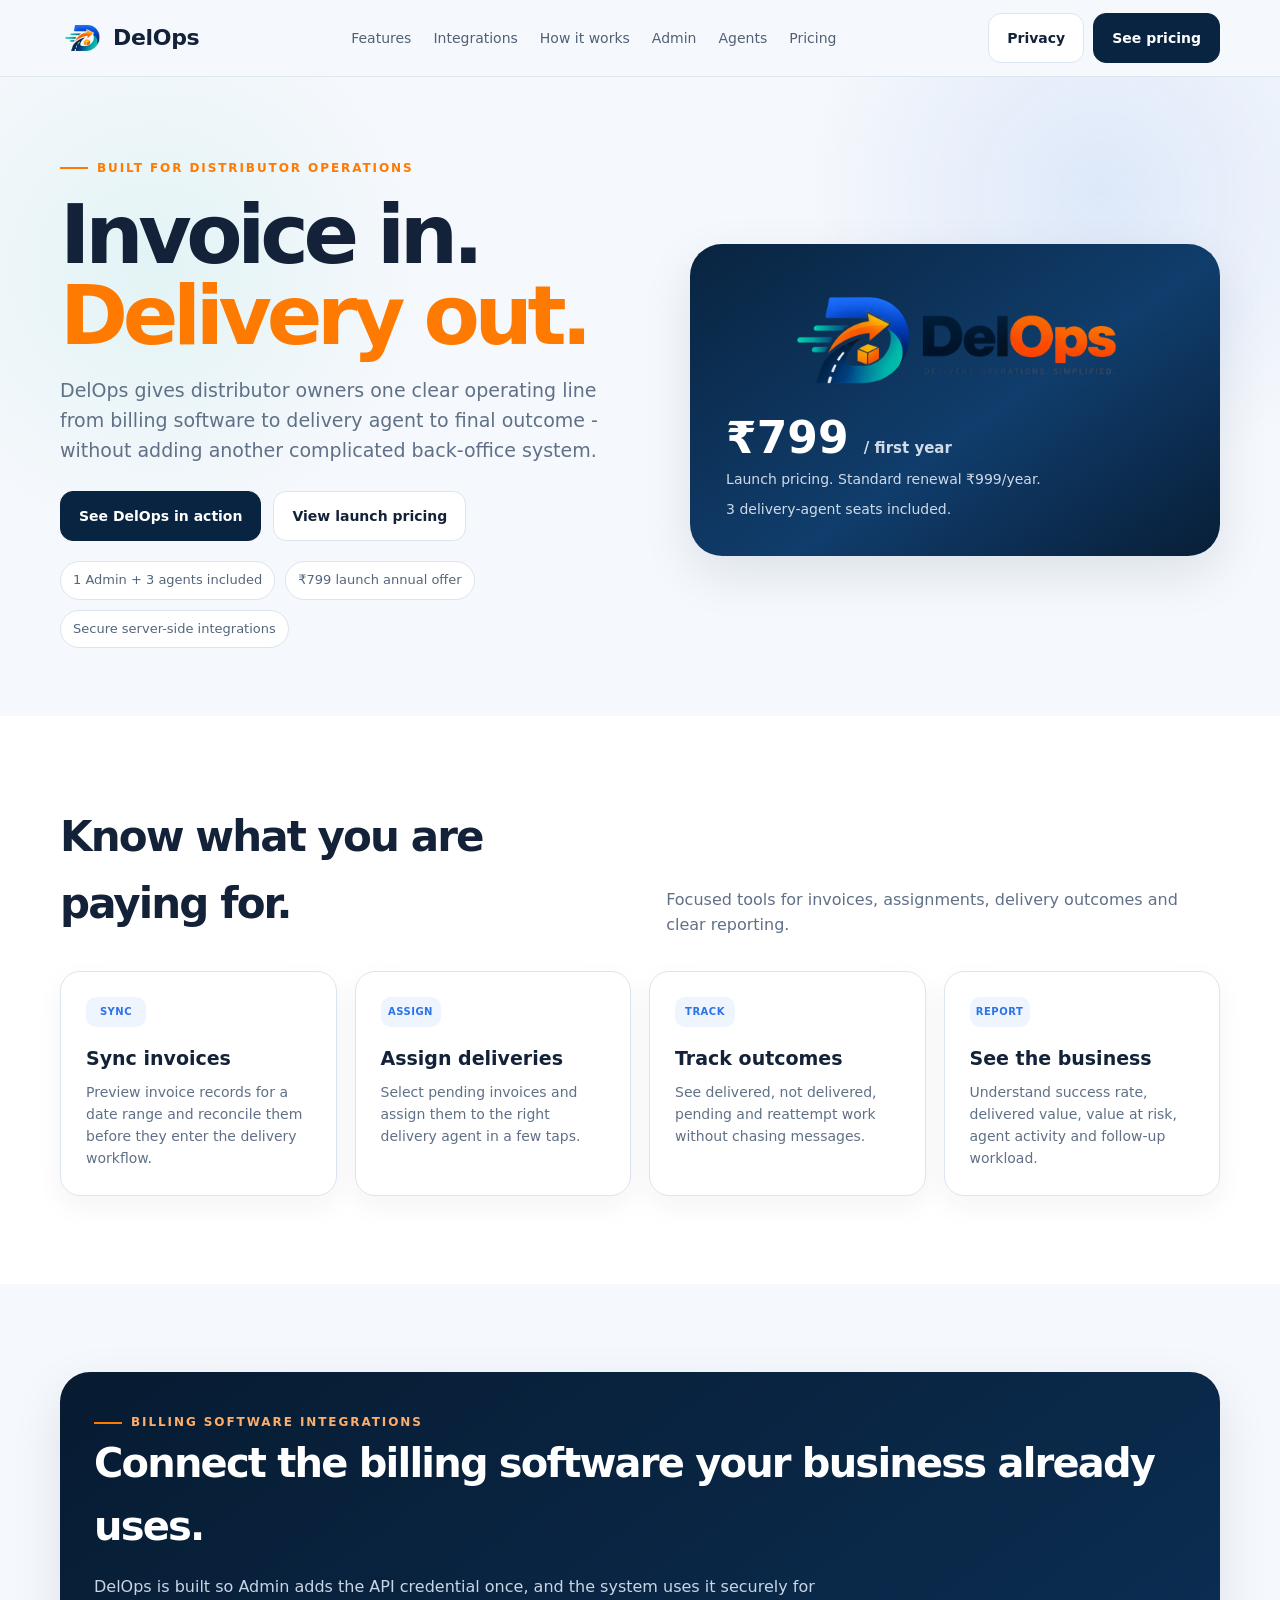
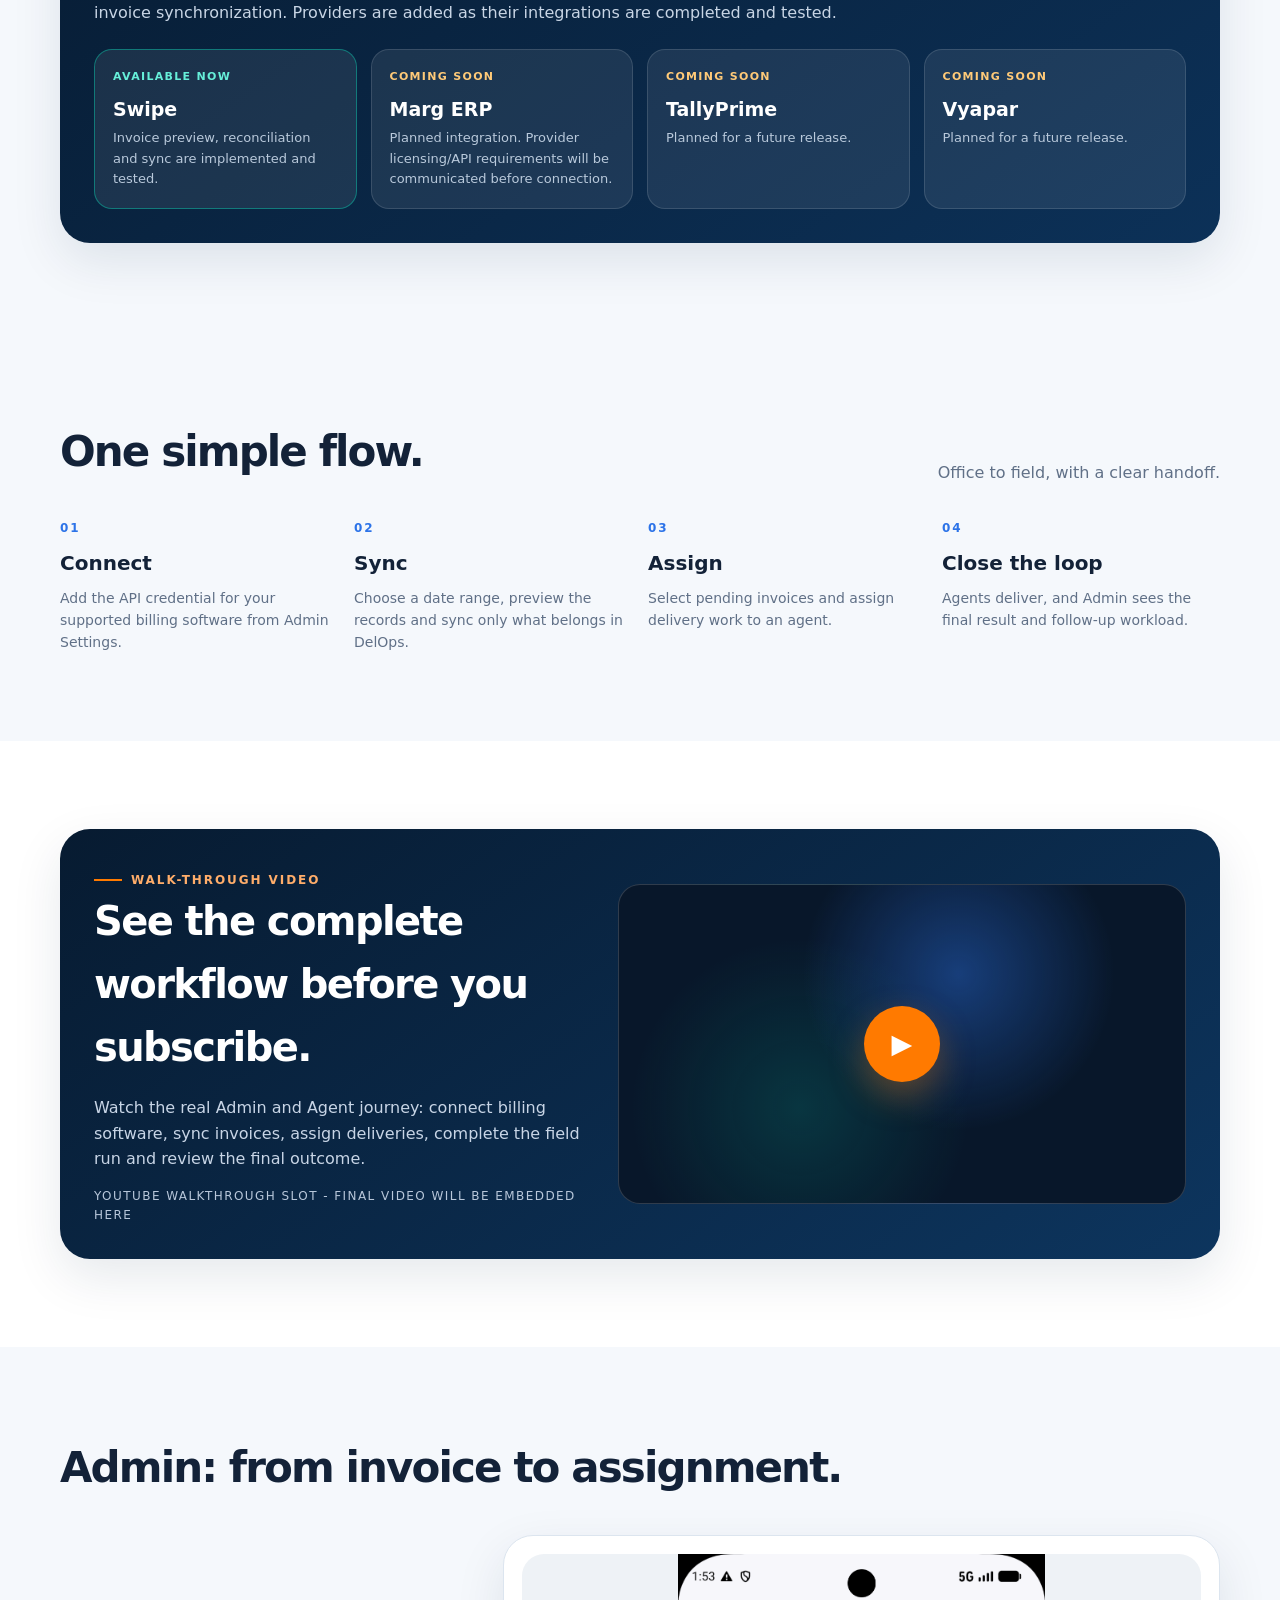
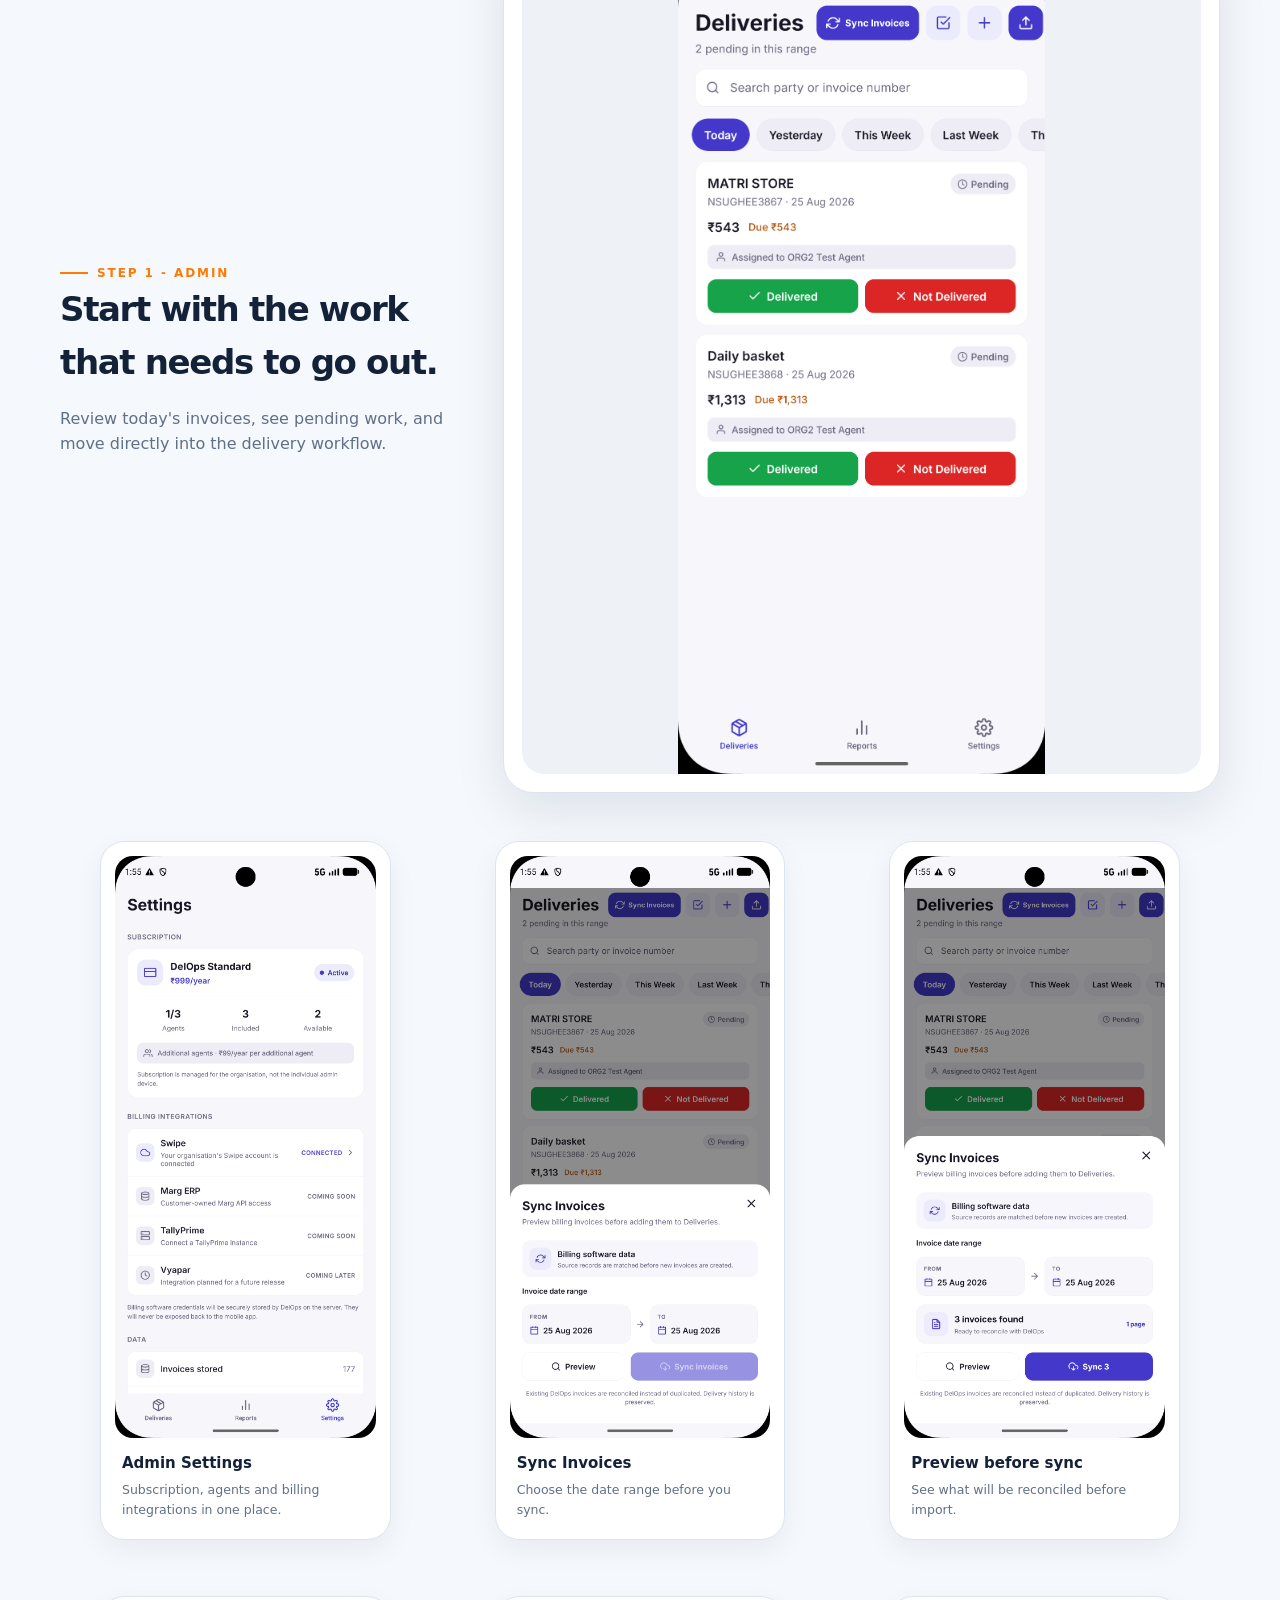
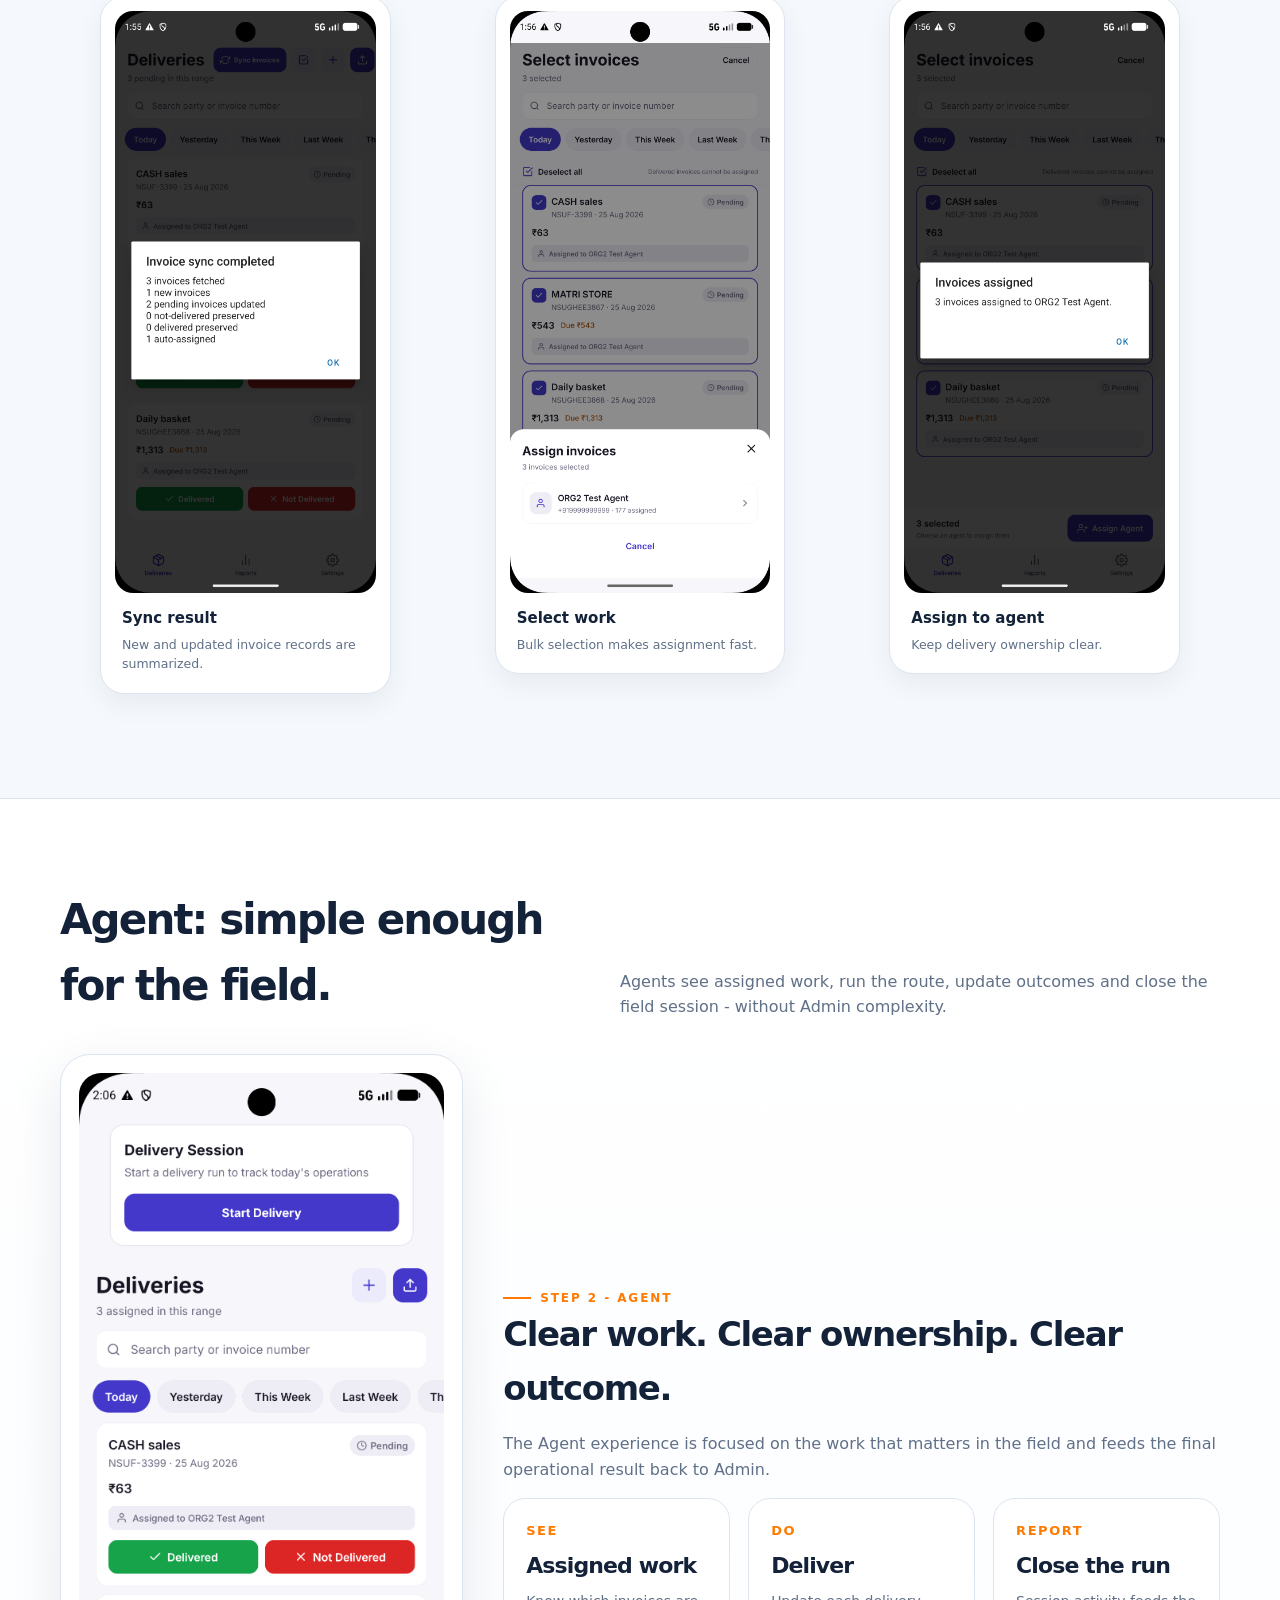
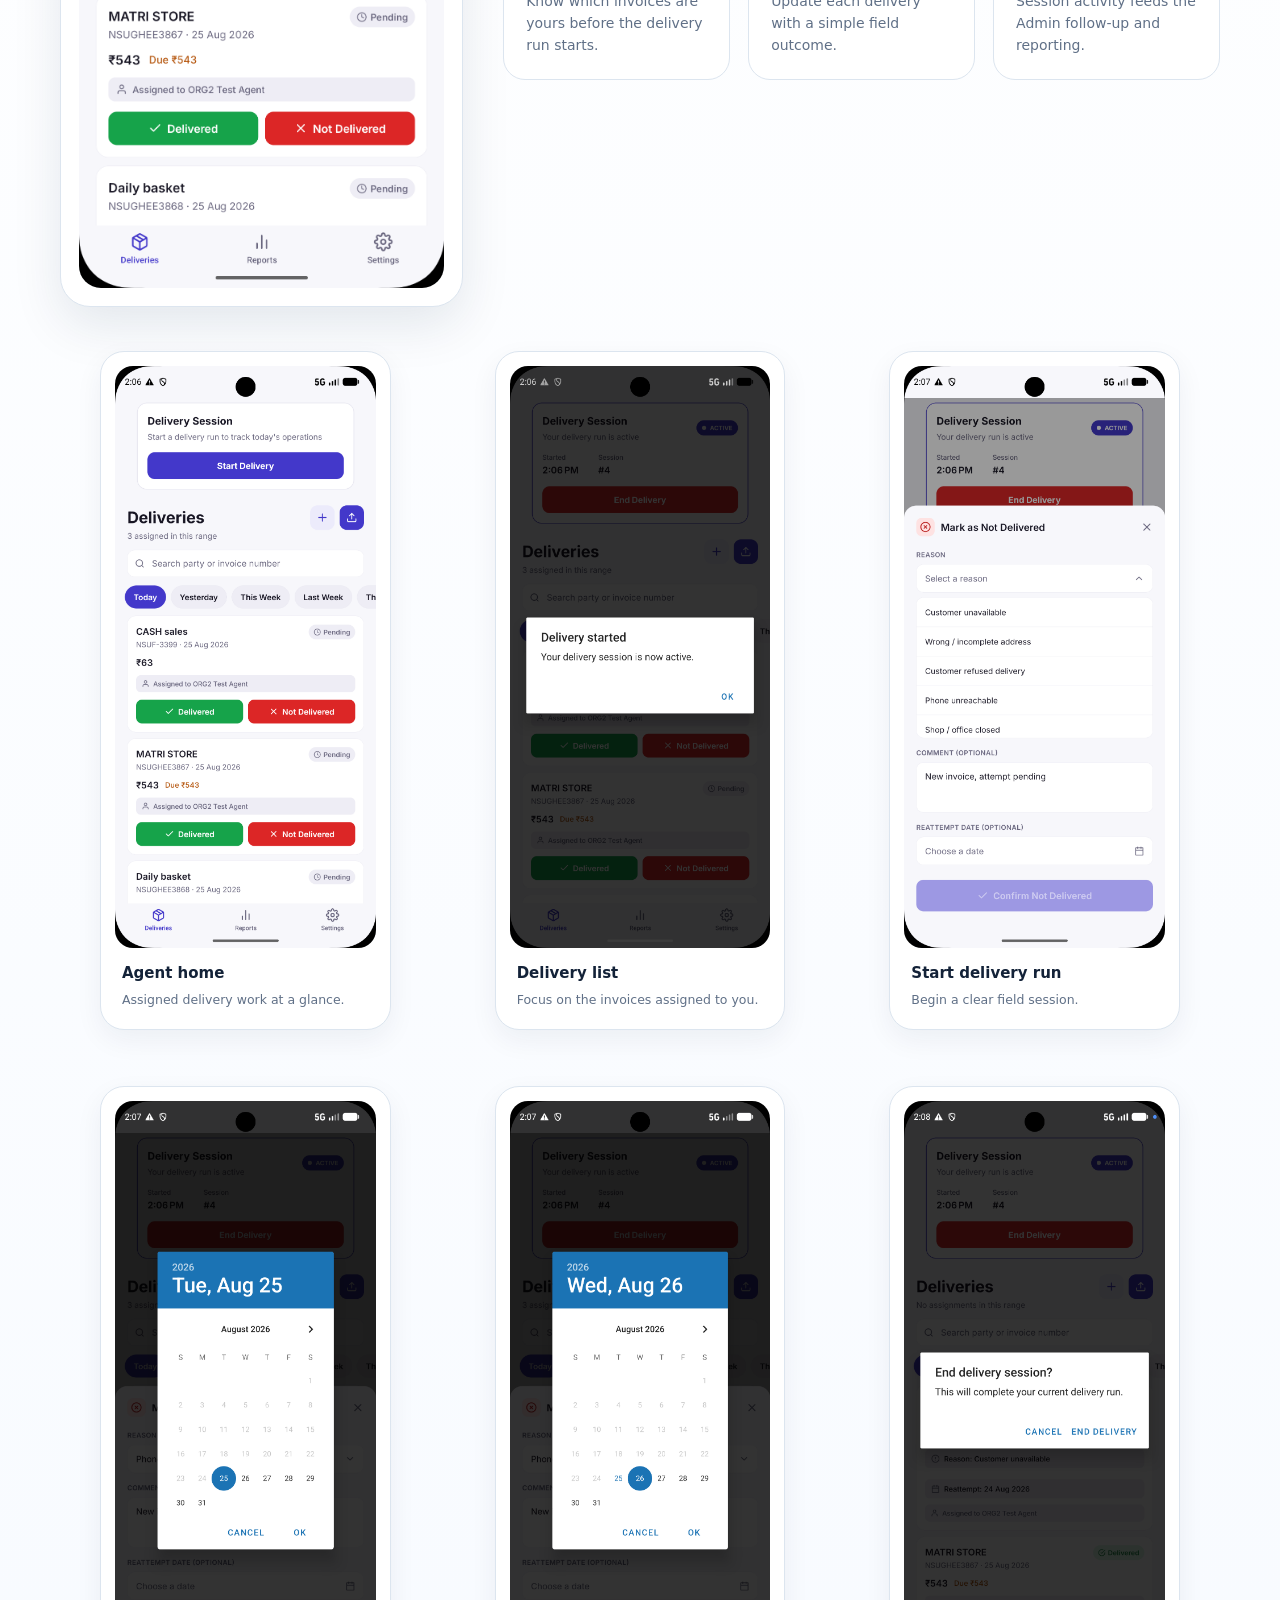
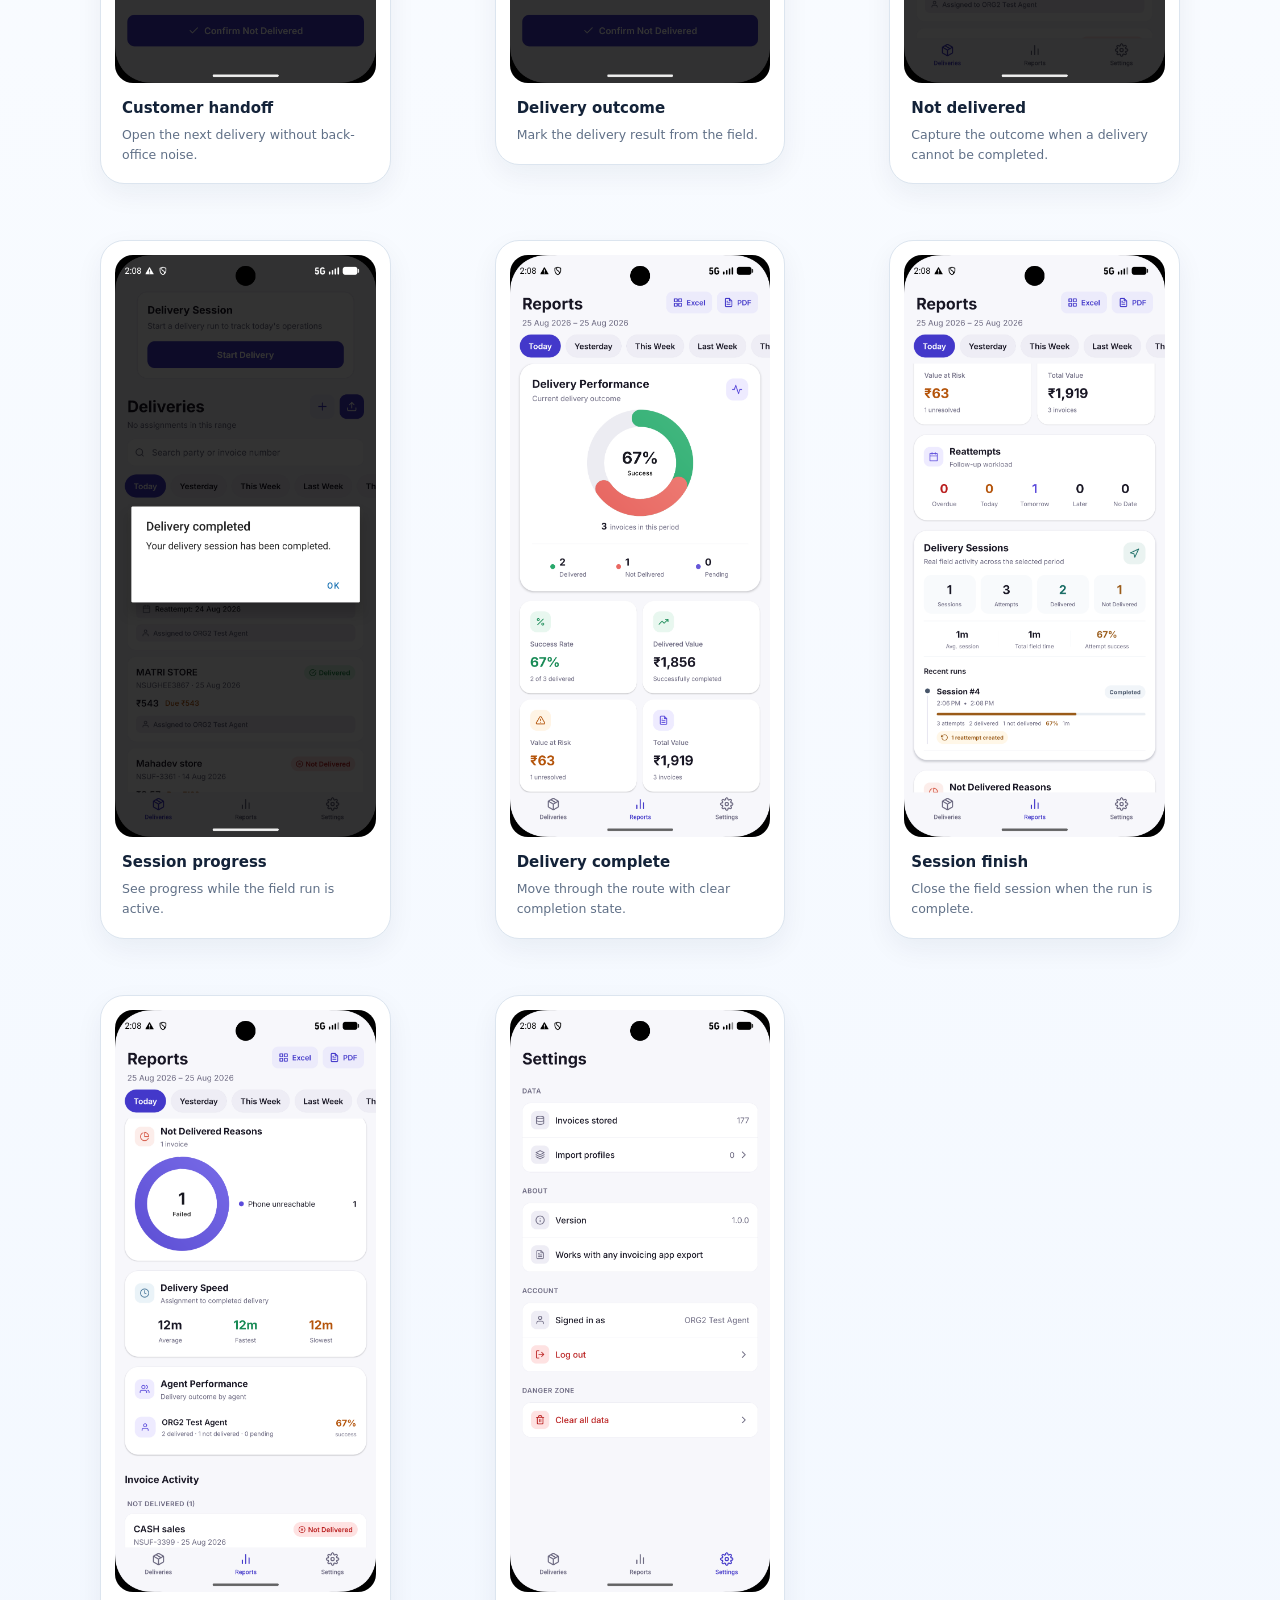
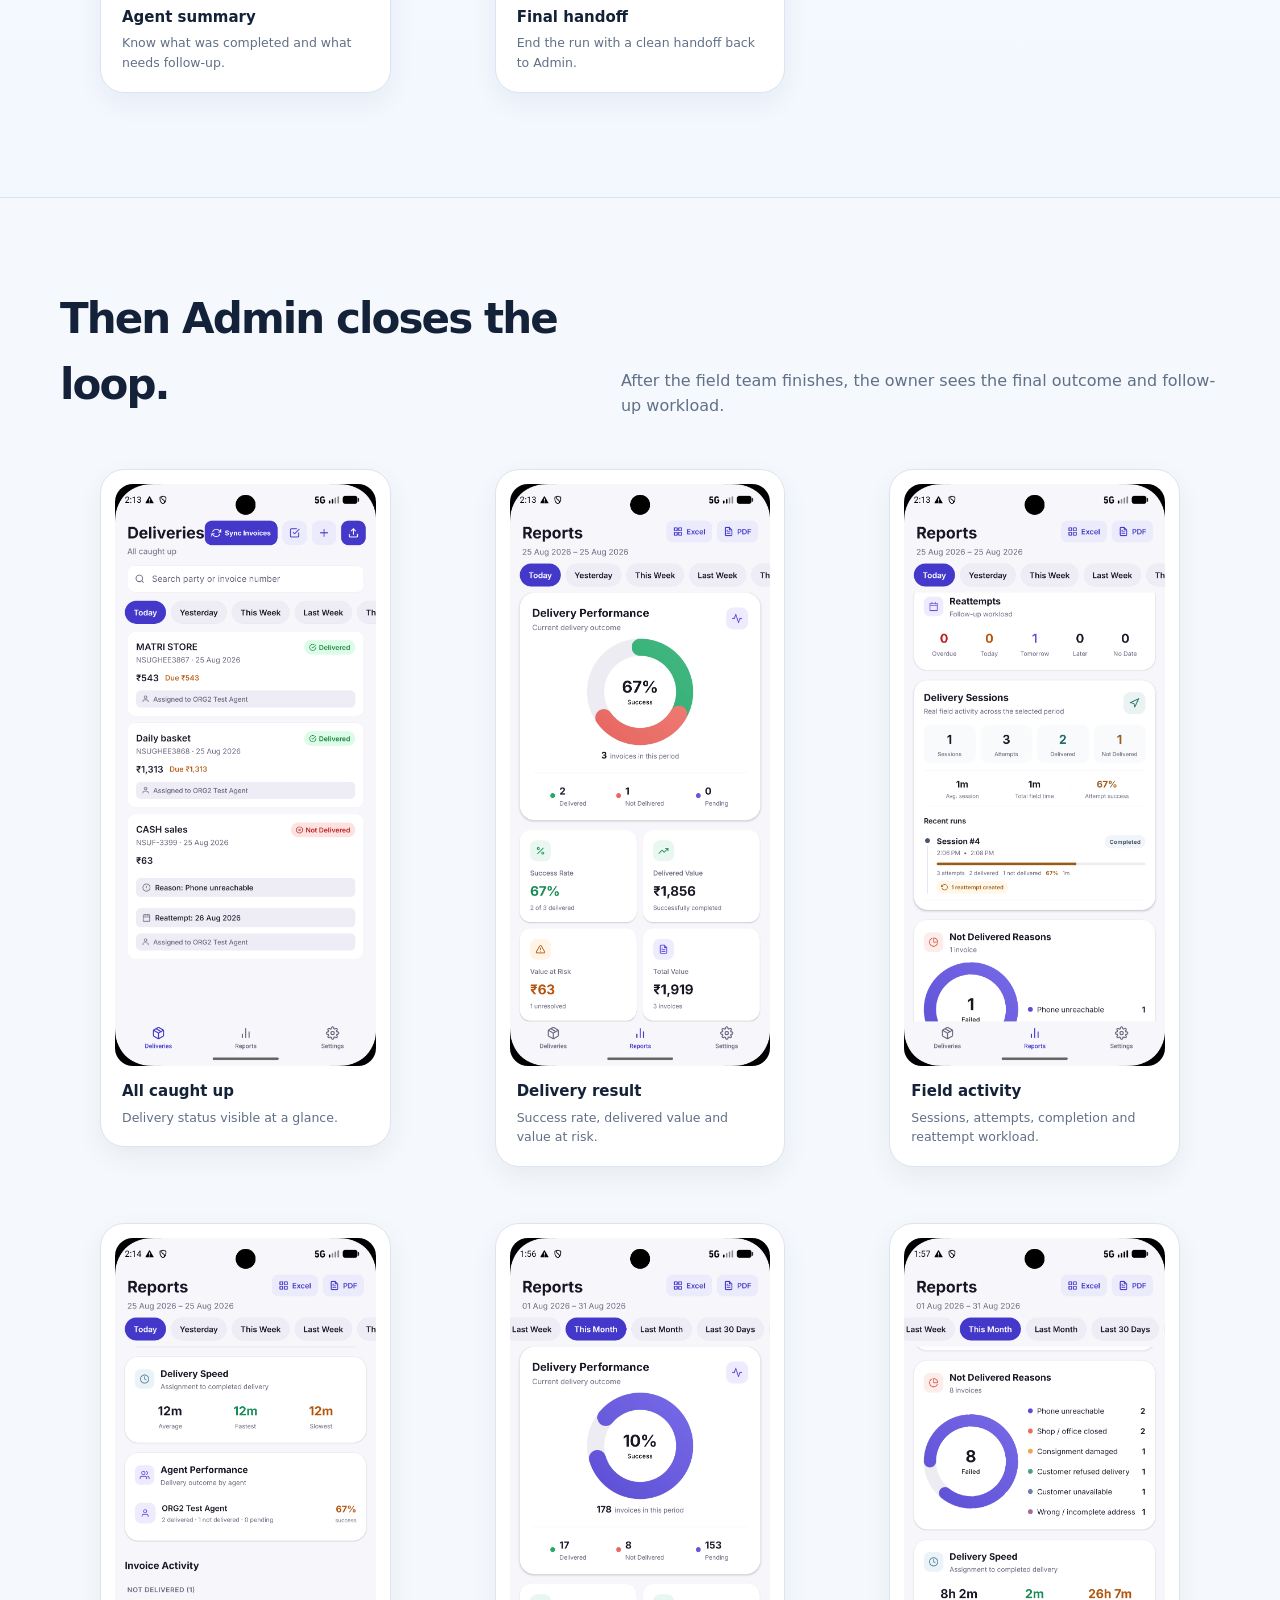
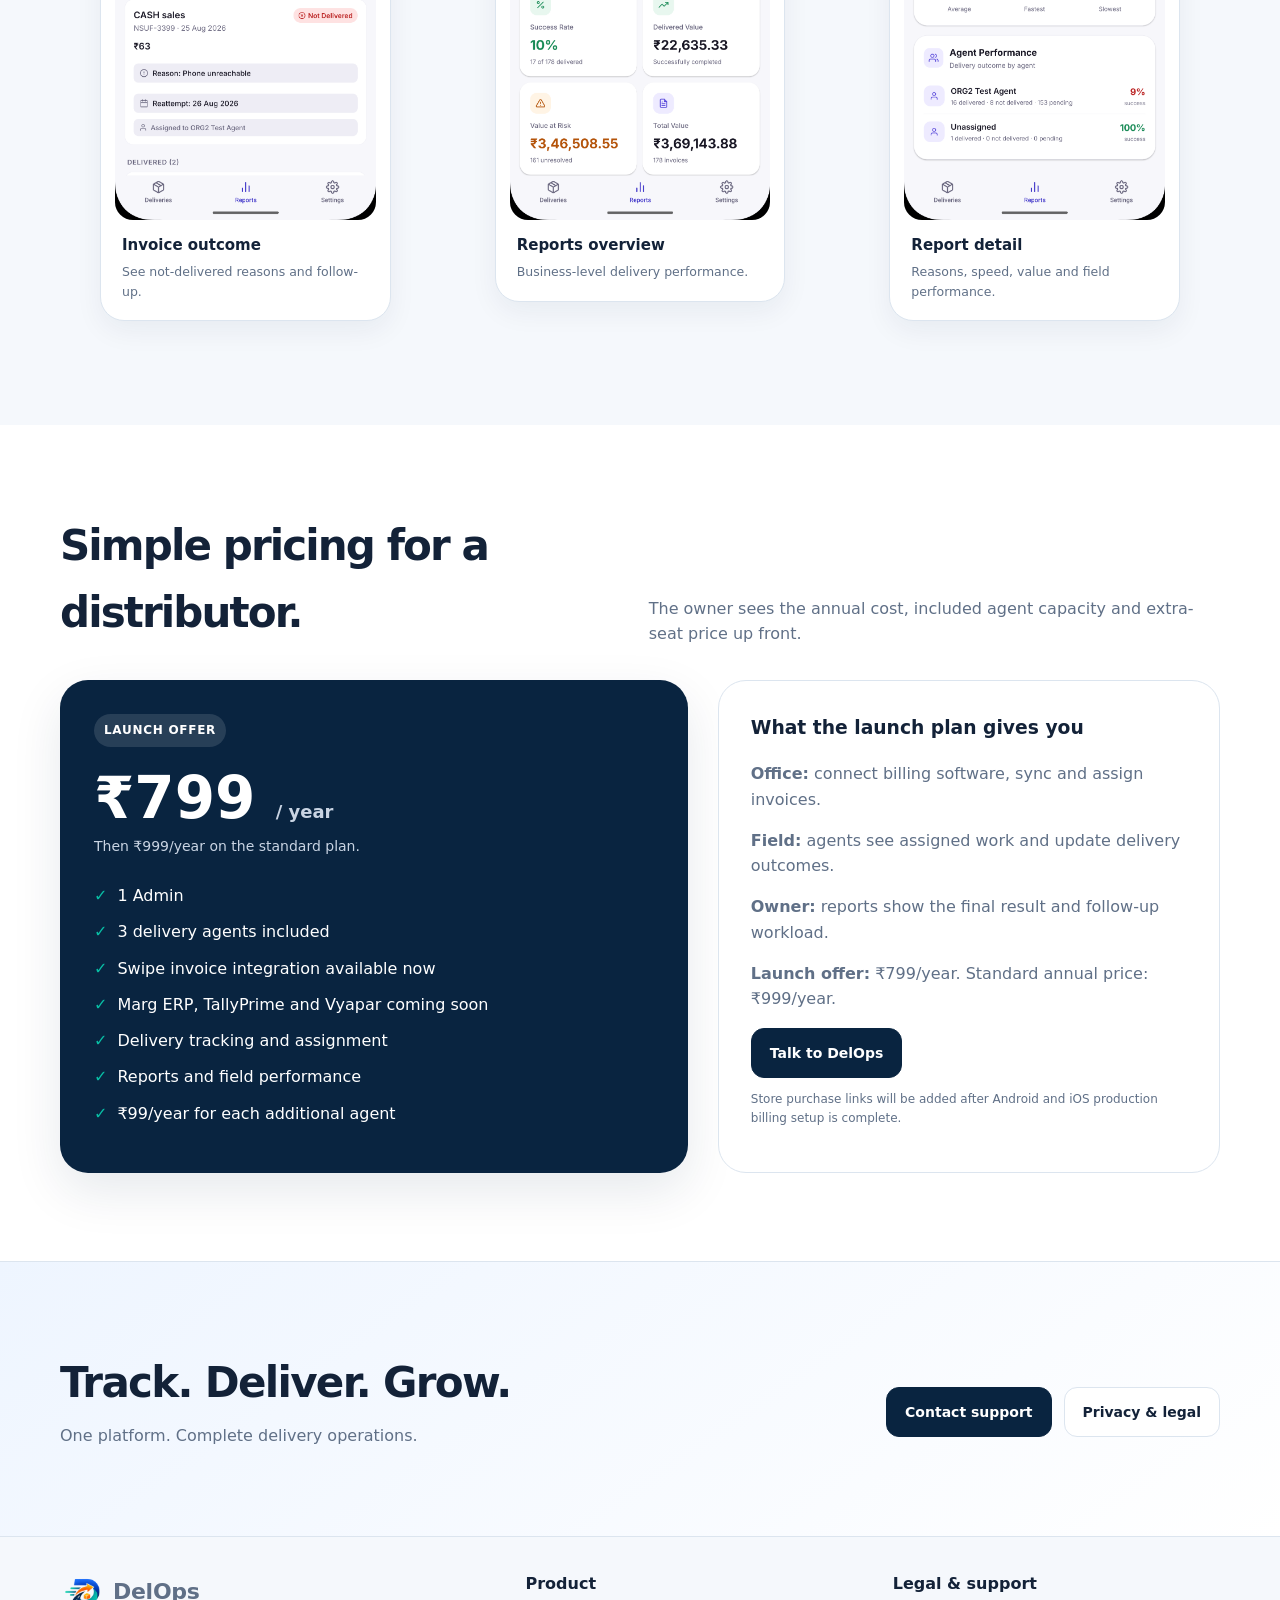
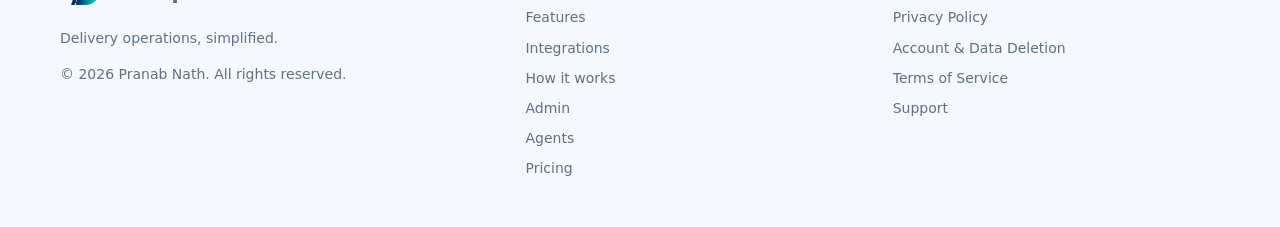
==== commit 52a9cb0c: "Simplify section head by removing paragraph Removed the paragraph from the section head for clarity." ====
--- a/index.html
+++ b/index.html
@@ -57,7 +57,7 @@
 </div></div></section>
 
 <section class="section" id="screens"><div class="container">
-<div class="section-head"><h2>Admin: from invoice to assignment.</h2><p>Large, readable product screens from the current build.</p></div>
+<div class="section-head"><h2>Admin: from invoice to assignment.</h2></div>
 <div class="screen-section"><div class="screen-story"><div class="eyebrow">Step 1 - Admin</div><h3>Start with the work that needs to go out.</h3><p>Review today's invoices, see pending work, and move directly into the delivery workflow.</p></div><div class="screen-hero-shot"><img src="assets/screenshots/admin/02-deliveries.png" alt="DelOps Admin deliveries screen"></div></div>
 <div class="shots" style="margin-top:32px">
 <figure class="shot"><img src="assets/screenshots/admin/03-settings-integrations.png" alt="DelOps Admin settings and integrations"><figcaption>Admin Settings<small>Subscription, agents and billing integrations in one place.</small></figcaption></figure>
